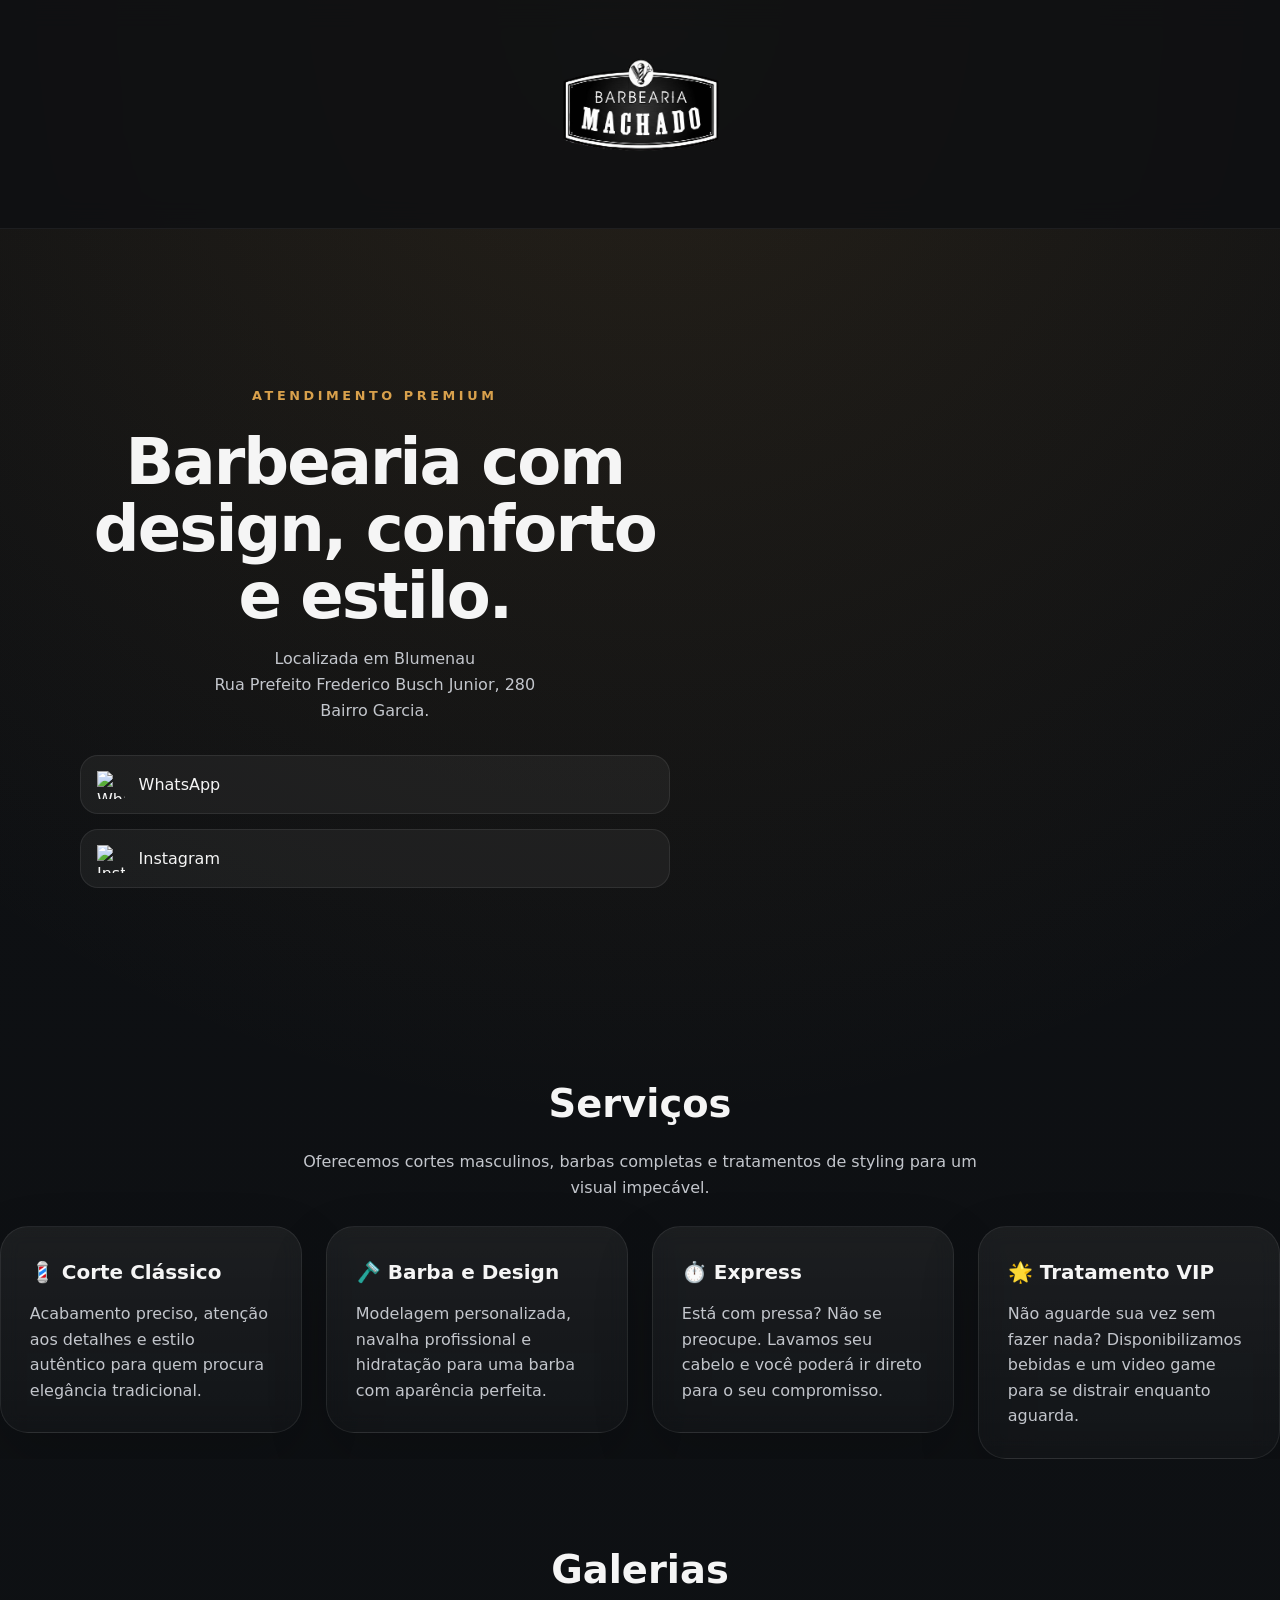
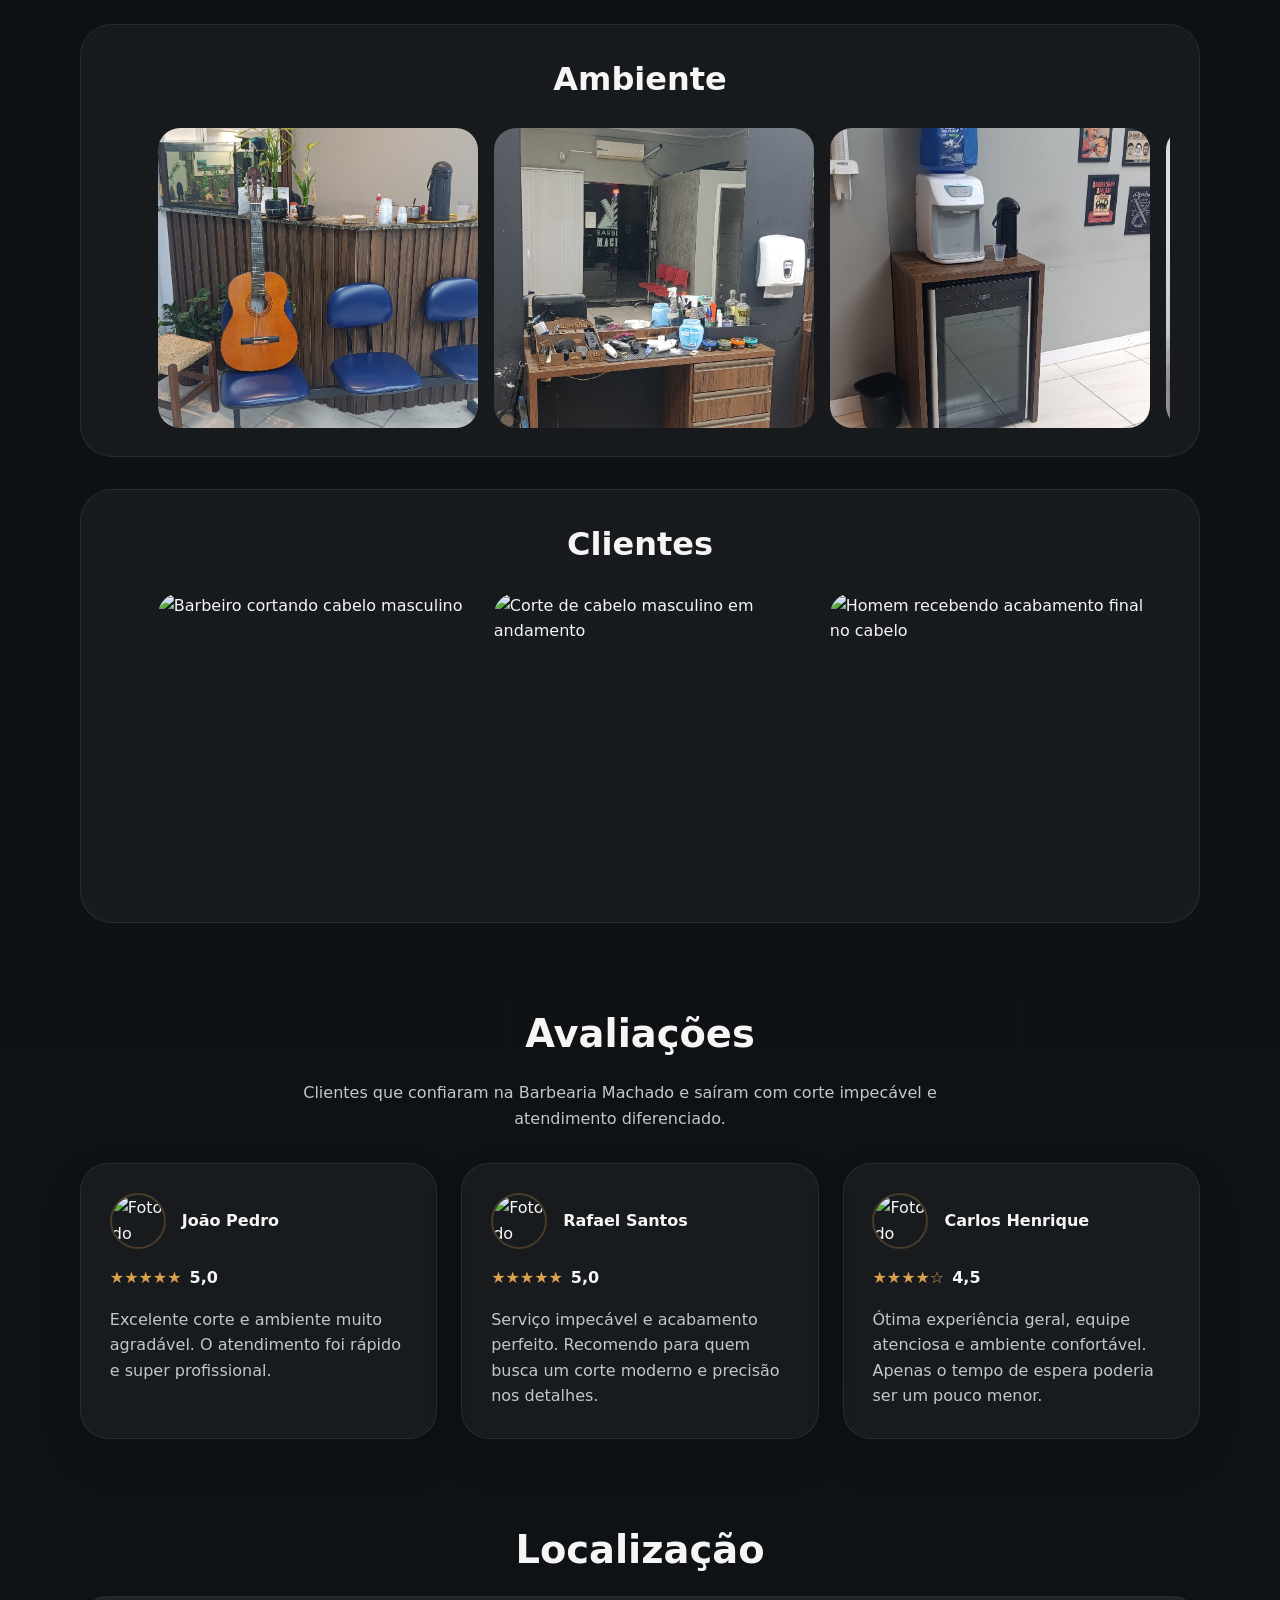
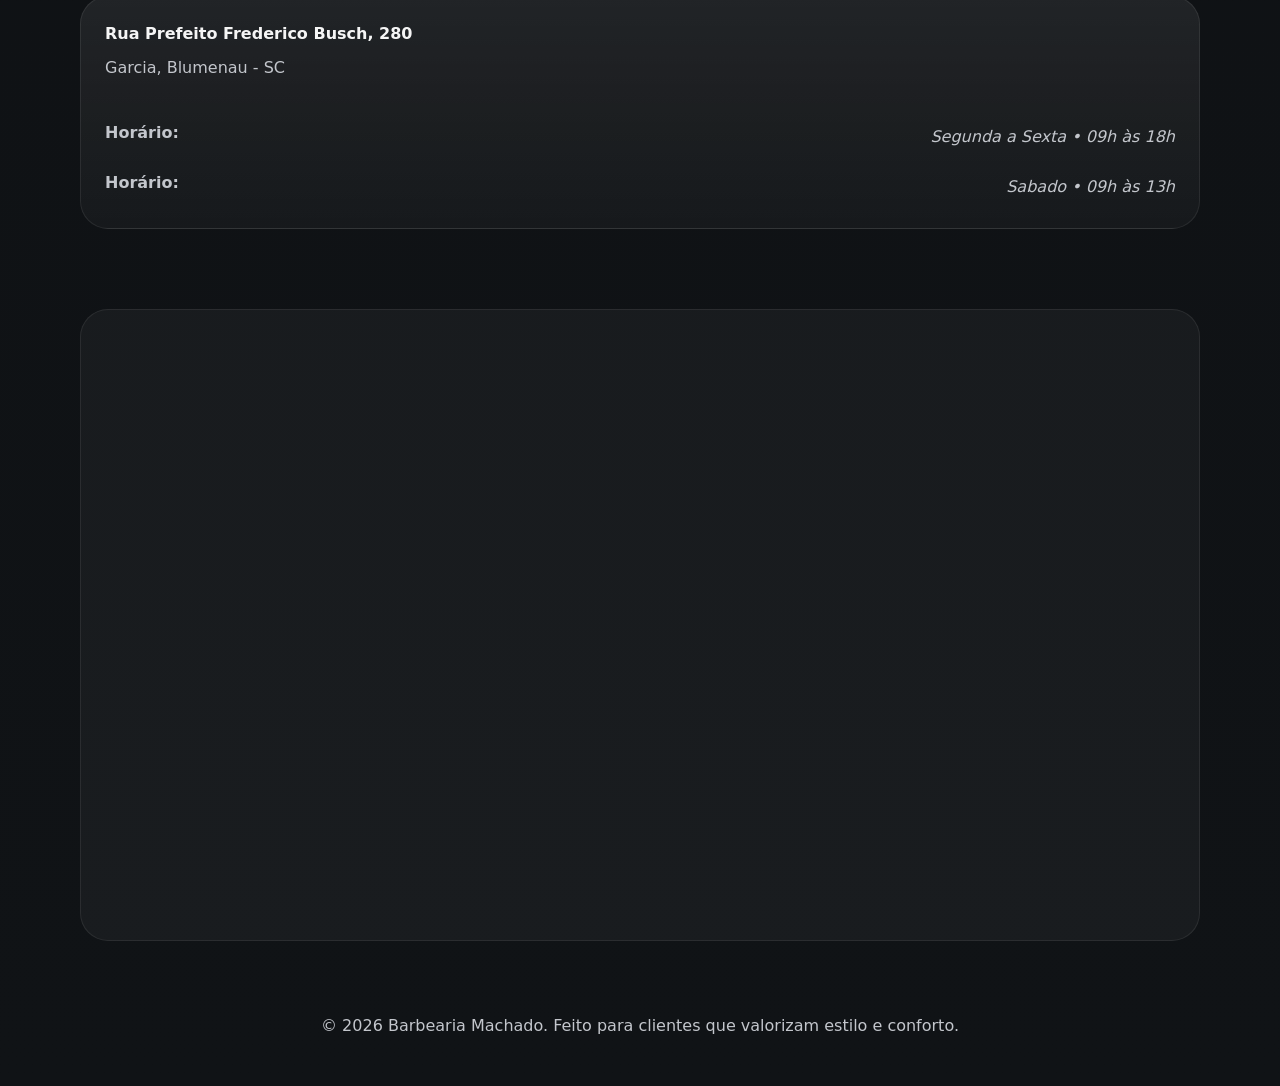
==== index.html @ c4f8afed "Inserido tela de avaliações e corrigido troca de fotos de galerias" ====
﻿<!DOCTYPE html>
<html lang="pt-BR">
<head>
  <meta charset="UTF-8" />
  <meta name="viewport" content="width=device-width, initial-scale=1.0" />
  <meta name="description" content="Barbearia Machado - cortes modernos e atendimento premium em São Paulo. Agende já seu horário e viva uma experiência VIP." />
  <title>Barbearia Machado</title>
  <link rel="stylesheet" href="styles.css" />
</head>
<body>
  <header class="header">
    <div class="container navbar">
      <div class="brand">
        <img src="assets/logomarca.png" alt="Logomarca Barbearia Machado">
      </div>
    </div>
  </header>

  <main>
    <section class="hero" id="home">
      <div class="container hero-grid">
        <div class="hero-copy">
          <small>Atendimento premium</small>
          <h1>Barbearia com design, conforto e estilo.</h1>
          <p>Localizada em Blumenau <br> Rua Prefeito Frederico Busch Junior, 280 <br> Bairro Garcia.</p>
          <div class="social-links">
            <a class="social-link" href="https://wa.me/5547991818305?text=Ol%C3%A1%2C%20vim%20do%20site%20da%20barbearia." target="_blank" rel="noreferrer noopener">
              <img src="https://img.icons8.com/fluency/48/whatsapp.png" alt="WhatsApp" />
              <span>WhatsApp</span>
            </a>
            <a class="social-link" href="https://www.instagram.com/barbeariamachado77/" target="_blank" rel="noreferrer noopener">
              <img src="https://img.icons8.com/fluency/48/instagram-new.png" alt="Instagram" />
              <span>Instagram</span>
            </a>
          </div>
        </div>
      </div>
    </section>

    <section class="section" id="servicos">
      <div class="container-servicos">
        <div class="services-header">
          <h2>Serviços</h2>
          <p>Oferecemos cortes masculinos, barbas completas e tratamentos de styling para um visual impecável.</p>
        </div>
        <div class="services-scroll">
          <article class="card">
            <h3>💈 Corte Clássico</h3>
            <p>Acabamento preciso, atenção aos detalhes e estilo autêntico para quem procura elegância tradicional.</p>
          </article>
          <article class="card">
            <h3>🪒 Barba e Design</h3>
            <p>Modelagem personalizada, navalha profissional e hidratação para uma barba com aparência perfeita.</p>
          </article>
          <article class="card">
            <h3>⏱️ Express</h3>
            <p>Está com pressa? Não se preocupe. Lavamos seu cabelo e você poderá ir direto para o seu compromisso.</p>
          </article>
          <article class="card">
            <h3>🌟 Tratamento VIP</h3>
            <p>Não aguarde sua vez sem fazer nada? Disponibilizamos bebidas e um video game para se distrair enquanto aguarda. </p>
          </article>
        </div>
      </div>
    </section>

    <section class="section" id="galeria">
      <div class="container">
        <div class="gallery-header">
          <h2>Galerias</h2>
        </div>
        <div class="gallery-wrap">
          <div class="gallery-group">
            <h3>Ambiente</h3>
            <div class="gallery-grid">
              <img src="./assets/cadeirascafé.jpeg" alt="Ambiente de espera e recepção" />
              <img src="./assets/espelhobancada.jpeg" alt="Uma das bancadas com espelho" />
              <img src="./assets/frigobar.jpeg" alt="Frigobar e bebedouro" />
              <img src="./assets/outrabancada.jpeg" alt="Uma das bancadas com espelho" />
              <img src="./assets/quadros.jpeg" alt="Decoração interna da barbearia" />
            </div>
          </div>

          <div class="gallery-group">
            <h3>Clientes</h3>
            <div class="gallery-grid">
              <img src="https://images.unsplash.com/photo-1500917293891-ef795e70e1f6?auto=format&fit=crop&w=900&q=80" alt="Barbeiro cortando cabelo masculino" />
              <img src="https://images.unsplash.com/photo-1511919884226-fd3cad34687c?auto=format&fit=crop&w=900&q=80" alt="Corte de cabelo masculino em andamento" />
              <img src="https://images.unsplash.com/photo-1499714608240-22fc6ad53fb2?auto=format&fit=crop&w=900&q=80" alt="Homem recebendo acabamento final no cabelo" />
            </div>
          </div>
        </div>
      </div>
    </section>

    <section class="section" id="avaliacoes">
      <div class="container">
        <div class="reviews-header">
          <h2>Avaliações</h2>
          <p>Clientes que confiaram na Barbearia Machado e saíram com corte impecável e atendimento diferenciado.</p>
        </div>
        <div class="reviews-grid">
          <article class="review-card">
            <div class="review-card-header">
              <img class="review-avatar" src="https://images.unsplash.com/photo-1506794778202-cad84cf45f1d?auto=format&fit=crop&w=200&q=80" alt="Foto do cliente João" />
              <div>
                <strong>João Pedro</strong>              
              </div>
            </div>
            <div class="review-stars">★★★★★ <strong>5,0</strong></div>
            <p>Excelente corte e ambiente muito agradável. O atendimento foi rápido e super profissional.</p>
          </article>

          <article class="review-card">
            <div class="review-card-header">
              <img class="review-avatar" src="https://images.unsplash.com/photo-1544005313-94ddf0286df2?auto=format&fit=crop&w=200&q=80" alt="Foto do cliente Rafael" />
              <div>
                <strong>Rafael Santos</strong>
              </div>
            </div>
            <div class="review-stars">★★★★★ <strong>5,0</strong></div>
            <p>Serviço impecável e acabamento perfeito. Recomendo para quem busca um corte moderno e precisão nos detalhes.</p>
          </article>

          <article class="review-card">
            <div class="review-card-header">
              <img class="review-avatar" src="https://images.unsplash.com/photo-1517841905240-472988babdf9?auto=format&fit=crop&w=200&q=80" alt="Foto do cliente Carlos" />
              <div>
                <strong>Carlos Henrique</strong>
              </div>
            </div>
            <div class="review-stars">★★★★☆ <strong>4,5</strong></div>
            <p>Ótima experiência geral, equipe atenciosa e ambiente confortável. Apenas o tempo de espera poderia ser um pouco menor.</p>
          </article>
        </div>
      </div>
    </section>

    <section class="section" id="localizacao">
      <div class="container">
        <h2>Localização</h2>
        <div class="contact-card">
          <div>
            <strong>Rua Prefeito Frederico Busch, 280</strong>
            <p>Garcia, Blumenau - SC</p>
          </div>
          <div class="contact-list">
            <span><strong>Horário:</strong><em>Segunda a Sexta • 09h às 18h</em></span>
            <span><strong>Horário:</strong><em>Sabado • 09h às 13h</em></span>
          </div>
        </div>
      </div>
    </section>

    <section class="section" id="contato">
      <div class="container">
        <div class="map-frame">
          <iframe
            src="https://www.google.com/maps/embed?pb=!1m18!1m12!1m3!1d3557.170023467118!2d-49.058415523771984!3d-26.929823876637005!2m3!1f0!2f0!3f0!3m2!1i1024!2i768!4f13.1!3m3!1m2!1s0x94df188e7acb9107%3A0xdd7c7dcc5ef74925!2sR.%20Pref.%20Frederico%20Busch%20J%C3%BAnior%2C%20280%20-%20Garcia%2C%20Blumenau%20-%20SC%2C%2089020-400!5e0!3m2!1spt-BR!2sbr!4v1781099398771!5m2!1spt-BR!2sbr"
            allowfullscreen=""
            loading="lazy"
            referrerpolicy="no-referrer-when-downgrade"
          ></iframe>
        </div>
      </div>
    </section>
  </main>

  <footer class="footer">
    <div class="container">
      <p>© 2026 Barbearia Machado. Feito para clientes que valorizam estilo e conforto.</p>
    </div>
  </footer>

  <script>
    // Suporte a drag/swipe para galeria e serviços - Mobile First
    const scrollElements = document.querySelectorAll('.gallery-grid, .services-scroll');
    
    scrollElements.forEach(element => {
      let isDown = false;
      let startX;
      let startY;
      let scrollLeft;
      let startScrollLeft;
      let isHorizontalDrag;
      
      // Previne comportamento padrão de toque apenas em gestos horizontais
      element.addEventListener('touchstart', (e) => {
        startX = e.touches[0].clientX;
        startY = e.touches[0].clientY;
        startScrollLeft = element.scrollLeft;
        isHorizontalDrag = undefined;
      }, { passive: true });
      
      element.addEventListener('touchmove', (e) => {
        if (e.touches.length !== 1) return;
        const x = e.touches[0].clientX;
        const y = e.touches[0].clientY;
        const dx = x - startX;
        const dy = y - startY;

        if (isHorizontalDrag === undefined) {
          if (Math.abs(dx) > Math.abs(dy) + 5) {
            isHorizontalDrag = true;
          } else if (Math.abs(dy) > Math.abs(dx) + 5) {
            isHorizontalDrag = false;
          } else {
            return;
          }
        }

        if (!isHorizontalDrag) return;

        e.preventDefault();
        element.scrollLeft = startScrollLeft - dx;
      }, { passive: false });
      
      // Suporte a mouse drag
      element.addEventListener('mousedown', (e) => {
        isDown = true;
        element.classList.add('grabbing');
        startX = e.clientX;
        scrollLeft = element.scrollLeft;
      });
      
      element.addEventListener('mouseleave', () => {
        if (isDown) {
          isDown = false;
          element.classList.remove('grabbing');
        }
      });
      
      element.addEventListener('mouseup', () => {
        isDown = false;
        element.classList.remove('grabbing');
      });
      
      element.addEventListener('mousemove', (e) => {
        if (!isDown) return;
        e.preventDefault();
        const x = e.clientX;
        const walk = x - startX;
        element.scrollLeft = scrollLeft - walk;
      });
    });

    // Previne scroll vertical quando o dedo está em elementos scrolláveis
    document.addEventListener('touchmove', (e) => {
      const scrollable = e.target.closest('.gallery-grid, .services-scroll');
      if (scrollable) {
        // Permite que os elementos façam scroll horizontal naturalmente
        // mas previne propagação para não afetar a página
      }
    }, { passive: true });
  </script>
</body>
</html>
---- styles.css ----
/* Reset básico */
* {
  margin: 0;
  padding: 0;
  box-sizing: border-box;
}

:root {
  color-scheme: dark;
  --bg: #0f1013;
  --surface: #16191d;
  --surface-strong: #1f2429;
  --accent: #d9a14c;
  --accent-soft: rgba(217, 161, 76, 0.16);
  --text: #f5f5f5;
  --muted: #c3c6cc;
  --border: rgba(255, 255, 255, 0.08);
}

body {
  font-family: Inter, system-ui, -apple-system, BlinkMacSystemFont, "Segoe UI", sans-serif;
  background: radial-gradient(circle at top, rgba(217, 161, 76, 0.12), transparent 26%),
    linear-gradient(180deg, #0d0f12 0%, #101316 100%);
  color: var(--text);
  min-height: 100vh;
  line-height: 1.6;
}

img {
  max-width: 100%;
  display: block;
}

a {
  color: inherit;
  text-decoration: none;
}

.container {
  width: min(1120px, calc(100% - 2rem));
  margin: 0 auto;
}

.header {
  padding: 0.8rem 0;
  position: static;
  background: rgba(15, 16, 19, 0.84);
  backdrop-filter: blur(14px);
  border-bottom: 1px solid rgba(255, 255, 255, 0.06);
}


.brand {
  display: flex;
  justify-content: center;
  align-items: center;
  width: 100%;
}

.brand img {
  height: 180px;
  width: auto;
}

.navbar {
  display: flex;
  justify-content: center;
  align-items: center;
}

.nav-links {
  display: flex;
  align-items: center;
  gap: 1rem;
  flex-wrap: wrap;
  justify-content: flex-start;
}

.nav-link {
  color: var(--muted);
  transition: color 0.2s ease;
}

.nav-link:hover {
  color: var(--text);
}

.hero {
  min-height: auto;
  display: grid;
  place-items: center;
  padding: 0.8rem 0 2rem;
}

.hero-grid {
  display: grid;
  gap: 2rem;
}

.hero-copy {
  max-width: 640px;
  margin: 0 auto;
  text-align: center;
}

.hero-copy small {
  display: inline-flex;
  align-items: center;
  gap: 0.6rem;
  margin-bottom: 1.4rem;
  color: var(--accent);
  text-transform: uppercase;
  letter-spacing: 0.28em;
  font-weight: 700;
  font-size: 0.8rem;
}

.hero-copy h1 {
  font-size: 2.8rem;
  line-height: 1.05;
  letter-spacing: -0.03em;
  margin-bottom: 1rem;
}

.hero-copy p {
  margin: 0 auto;
}

.hero-copy p {
  max-width: 590px;
  margin-bottom: 2rem;
  color: var(--muted);
}

.social-links {
  display: grid;
  gap: 0.95rem;
  margin-bottom: 1.5rem;
}

.social-link {
  display: inline-flex;
  align-items: center;
  gap: 0.85rem;
  width: 100%;
  padding: 0.9rem 1rem;
  border-radius: 18px;
  background: rgba(255, 255, 255, 0.05);
  border: 1px solid rgba(255, 255, 255, 0.08);
  color: var(--text);
  transition: transform 0.2s ease, background-color 0.2s ease;
}

.social-link img {
  width: 28px;
  height: 28px;
}

.social-link:hover {
  transform: translateY(-1px);
  background: rgba(255, 255, 255, 0.08);
}

.btn-group {
  display: flex;
  flex-wrap: wrap;
  gap: 1rem;
}

.btn {
  display: inline-flex;
  align-items: center;
  justify-content: center;
  width: 100%;
  padding: 0.95rem 1.4rem;
  border-radius: 999px;
  font-weight: 600;
  transition: transform 0.2s ease, background-color 0.2s ease;
  border: 1px solid transparent;
}

.btn-primary {
  background: linear-gradient(135deg, var(--accent), #f0c47f);
  color: #111;
}

.btn-secondary {
  border-color: rgba(255, 255, 255, 0.14);
  color: var(--text);
  background: rgba(255, 255, 255, 0.04);
}

.btn:hover {
  transform: translateY(-2px);
}

.meta-value {
  font-weight: 700;
}

.section {
  padding: 2.5rem 0;
}

.section h2 {
  font-size: clamp(2rem, 3vw, 2.7rem);
  margin-bottom: 1rem;
}

.section p {
  max-width: 720px;
  color: var(--muted);
}

.grid-3 {
  display: grid;
  gap: 1.5rem;
  grid-template-columns: repeat(auto-fit, minmax(220px, 1fr));
  margin-top: 2rem;
}

.card h3 {
  margin-bottom: 0.8rem;
  display: inline-flex;
  align-items: center;
  gap: 0.55rem;
  justify-content: center;
  font-size: 1.25rem;
}

.card p {
  color: var(--muted);
}

.services-header {
  text-align: center;
  max-width: 760px;
  margin: 0 auto;
}

.services-header h2 {
  margin-bottom: 0.8rem;
}

.services-header p {
  padding: 2px 8px;
  margin: 0 auto;
  color: var(--muted);
}

.gallery-header {
  text-align: center;
  max-width: 760px;
  margin: 0 auto 1.5rem;
}

.gallery-header h2 {
  margin-bottom: 0.8rem;
}

.container-servicos {
  width: 100%;
  overflow: hidden;
}

.services-scroll {
  display: flex;
  gap: 0.8rem;
  overflow-x: auto;
  overflow-y: hidden;
  padding: 0 1.2rem;
  margin-top: 1.5rem;
  scroll-snap-type: x proximity;
  scroll-behavior: smooth;
  cursor: grab;
  touch-action: pan-y;
  scrollbar-width: none;
  -ms-overflow-style: none;
  -webkit-overflow-scrolling: touch;
  will-change: scroll-position;
}

.services-scroll::before,
.services-scroll::after {
  content: '';
  flex: 0 0 0.5rem;
}

.services-scroll::-webkit-scrollbar {
  display: none;
}

.services-scroll.grabbing {
  cursor: grabbing;
}

.services-scroll .card {
  width: 280px;
  padding: 1.8rem;
  flex: 0 0 280px;
  scroll-snap-align: center;
  scroll-snap-stop: always;
  user-select: none;
  -webkit-user-select: none;
  height: fit-content;
}

.card {
  padding: 2rem;
  border: 1px solid rgba(255, 255, 255, 0.08);
  border-radius: 28px;
  background: linear-gradient(180deg, rgba(255, 255, 255, 0.06), rgba(255, 255, 255, 0.02));
  backdrop-filter: blur(10px);
  box-shadow: 0 24px 60px rgba(0, 0, 0, 0.18);
  transition: transform 0.25s ease, border-color 0.25s ease;
}

.card:hover {
  transform: translateY(-4px);
  border-color: rgba(217, 161, 76, 0.3);
}

.gallery-wrap {
  margin-top: 1.5rem;
  display: grid;
  gap: 2rem;
}

.gallery-group {
  padding: 1.2rem 0;
  border-radius: 32px;
  border: 1px solid rgba(255, 255, 255, 0.08);
  background: rgba(255, 255, 255, 0.04);
  overflow: hidden;
}

.gallery-group h3 {
  font-size: 1.4rem;
  margin-bottom: 1rem;
  text-align: center;
  padding: 0 1.2rem;
}

.gallery-grid {
  display: flex;
  gap: 0.8rem;
  overflow-x: auto;
  overflow-y: hidden;
  padding: 0 1.2rem;
  height: 240px;
  scroll-snap-type: x proximity;
  scroll-behavior: smooth;
  cursor: grab;
  touch-action: pan-y;
  scrollbar-width: none;
  -ms-overflow-style: none;
  -webkit-overflow-scrolling: touch;
  will-change: scroll-position;
}

.gallery-grid::before,
.gallery-grid::after {
  content: '';
  flex: 0 0 0.5rem;
}

.gallery-grid::-webkit-scrollbar {
  display: none;
}

.gallery-grid.grabbing {
  cursor: grabbing;
}

.gallery-grid img {
  width: 280px;
  height: 240px;
  object-fit: cover;
  border-radius: 20px;
  transition: transform 0.25s ease;
  flex: 0 0 280px;
  scroll-snap-align: center;
  scroll-snap-stop: always;
  user-select: none;
  -webkit-user-select: none;
}

.gallery-grid img:hover {
  transform: scale(1.02);
}

@media (min-width: 768px) {
  .gallery-group {
    padding: 1.8rem;
  }

  .gallery-group h3 {
    font-size: clamp(1.8rem, 2.5vw, 2.4rem);
    margin-bottom: 1.4rem;
    padding: 0;
  }

  .gallery-grid {
    padding: 0;
    height: 300px;
    gap: 1rem;
  }

  .gallery-grid::before,
  .gallery-grid::after {
    flex: 0 0 2rem;
  }

  .gallery-grid img {
    width: 320px;
    height: 300px;
    flex: 0 0 320px;
    border-radius: 22px;
  }

  .services-scroll {
    display: grid;
    grid-template-columns: repeat(auto-fit, minmax(220px, 1fr));
    gap: 1.5rem;
    padding: 0;
    overflow: visible;
    scroll-snap-type: none;
  }

  .services-scroll::before,
  .services-scroll::after {
    display: none;
  }

  .services-scroll .card {
    width: auto;
    flex: 1;
    scroll-snap-align: unset;
    scroll-snap-stop: unset;
  }
}

.map-frame {
  width: 100%;
  height: 0;
  padding-bottom: 56.25%;
  position: relative;
  border-radius: 28px;
  overflow: hidden;
  border: 1px solid rgba(255, 255, 255, 0.08);
  background: rgba(255, 255, 255, 0.04);
}

.map-frame iframe {
  position: absolute;
  inset: 0;
  width: 100%;
  height: 100%;
  border: 0;
}

#localizacao h2 {
  text-align: center;
}

.reviews-header {
  text-align: center;
  max-width: 760px;
  margin: 0 auto 2rem;
}

.reviews-header p {
  color: var(--muted);
  margin-top: 0.6rem;
}

.reviews-grid {
  display: grid;
  gap: 1.5rem;
  grid-template-columns: repeat(auto-fit, minmax(260px, 1fr));
}

.review-card {
  padding: 1.8rem;
  border-radius: 28px;
  background: rgba(255, 255, 255, 0.04);
  border: 1px solid rgba(255, 255, 255, 0.08);
  box-shadow: 0 20px 40px rgba(0, 0, 0, 0.12);
}

.review-card-header {
  display: flex;
  gap: 1rem;
  align-items: center;
  margin-bottom: 1rem;
}

.review-avatar {
  width: 56px;
  height: 56px;
  border-radius: 999px;
  object-fit: cover;
  border: 2px solid rgba(217, 161, 76, 0.25);
}

.review-card-header strong {
  display: block;
  font-size: 1rem;
}

.review-card-header span {
  display: block;
  color: var(--muted);
  font-size: 0.95rem;
}

.review-stars {
  display: inline-flex;
  align-items: center;
  gap: 0.5rem;
  margin-bottom: 1rem;
  color: var(--accent);
  font-weight: 600;
}

.review-stars strong {
  color: var(--text);
}

.review-card p {
  color: var(--muted);
}

.contact-card {
  display: grid;
  gap: 1.5rem;
  padding: 1.5rem;
  border-radius: 28px;
  background: linear-gradient(180deg, rgba(255,255,255,0.08), rgba(255,255,255,0.03));
  border: 1px solid rgba(255,255,255,0.08);
}

.contact-card strong {
  display: block;
  margin-bottom: 0.5rem;
}

.contact-list {
  display: grid;
  gap: 1rem;
  margin-top: 1rem;
}

.contact-list span {
  display: flex;
  justify-content: space-between;
  gap: 1rem;
  align-items: center;
  color: var(--muted);
}

.contact-list span strong {
  min-width: 120px;
  text-align: left;
}

.contact-list span em {
  display: block;
  text-align: right;
}

.footer {
  padding: 2rem 0 3rem;
  text-align: center;
  color: var(--muted);
}

@media (min-width: 900px) {
  .hero-grid {
    grid-template-columns: 1.1fr 0.9fr;
    align-items: center;
    gap: 3rem;
  }

  .hero-meta {
    padding: 2rem;
  }
}

@media (min-width: 720px) {
  .header {
    padding: 1.5rem 0;
  }

  .hero {
    min-height: calc(100vh - 96px);
    padding: 4rem 0 2rem;
  }

  .navbar {
    flex-direction: row;
    align-items: center;
    justify-content: space-between;
  }

  .nav-links {
    width: auto;
    justify-content: flex-end;
  }

  .hero-copy h1 {
    font-size: clamp(3rem, 5vw, 4.6rem);
  }

  .btn-group {
    flex-direction: row;
  }

  .btn {
    width: auto;
    min-width: 170px;
  }
}
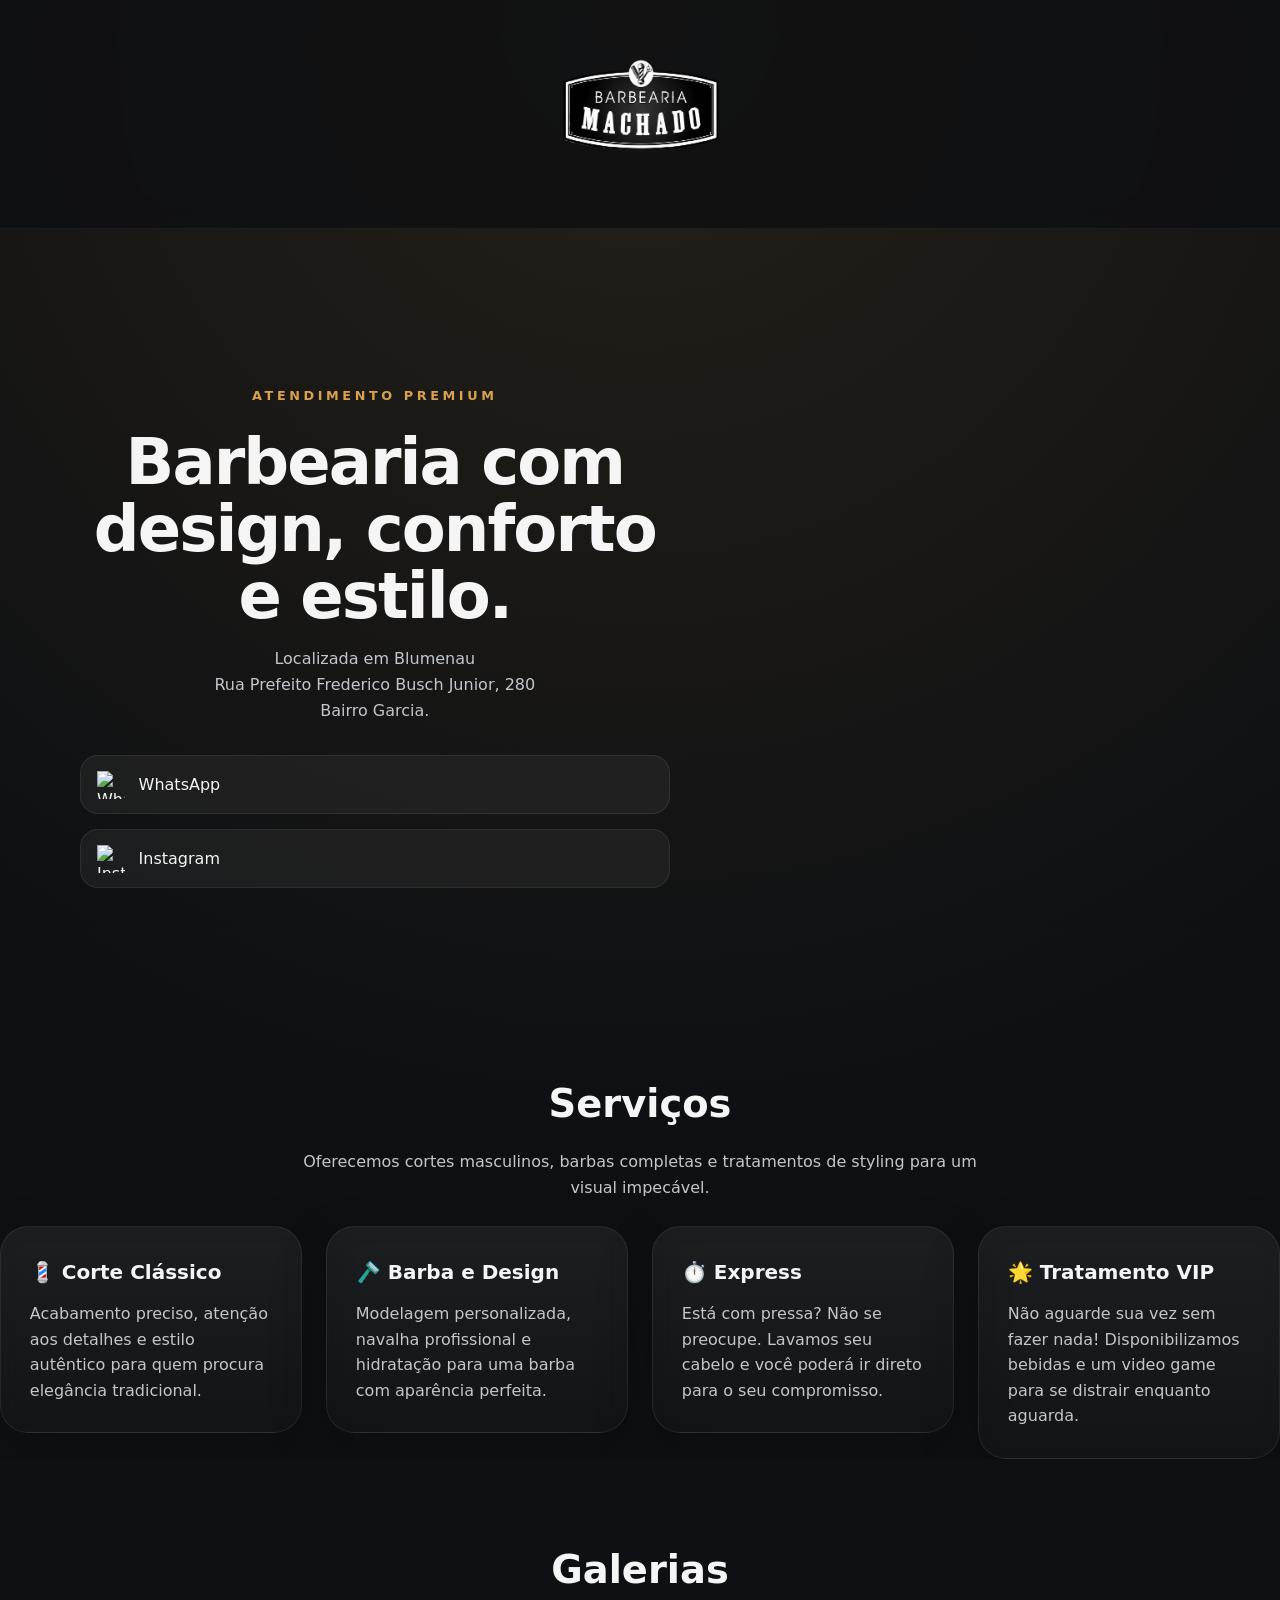
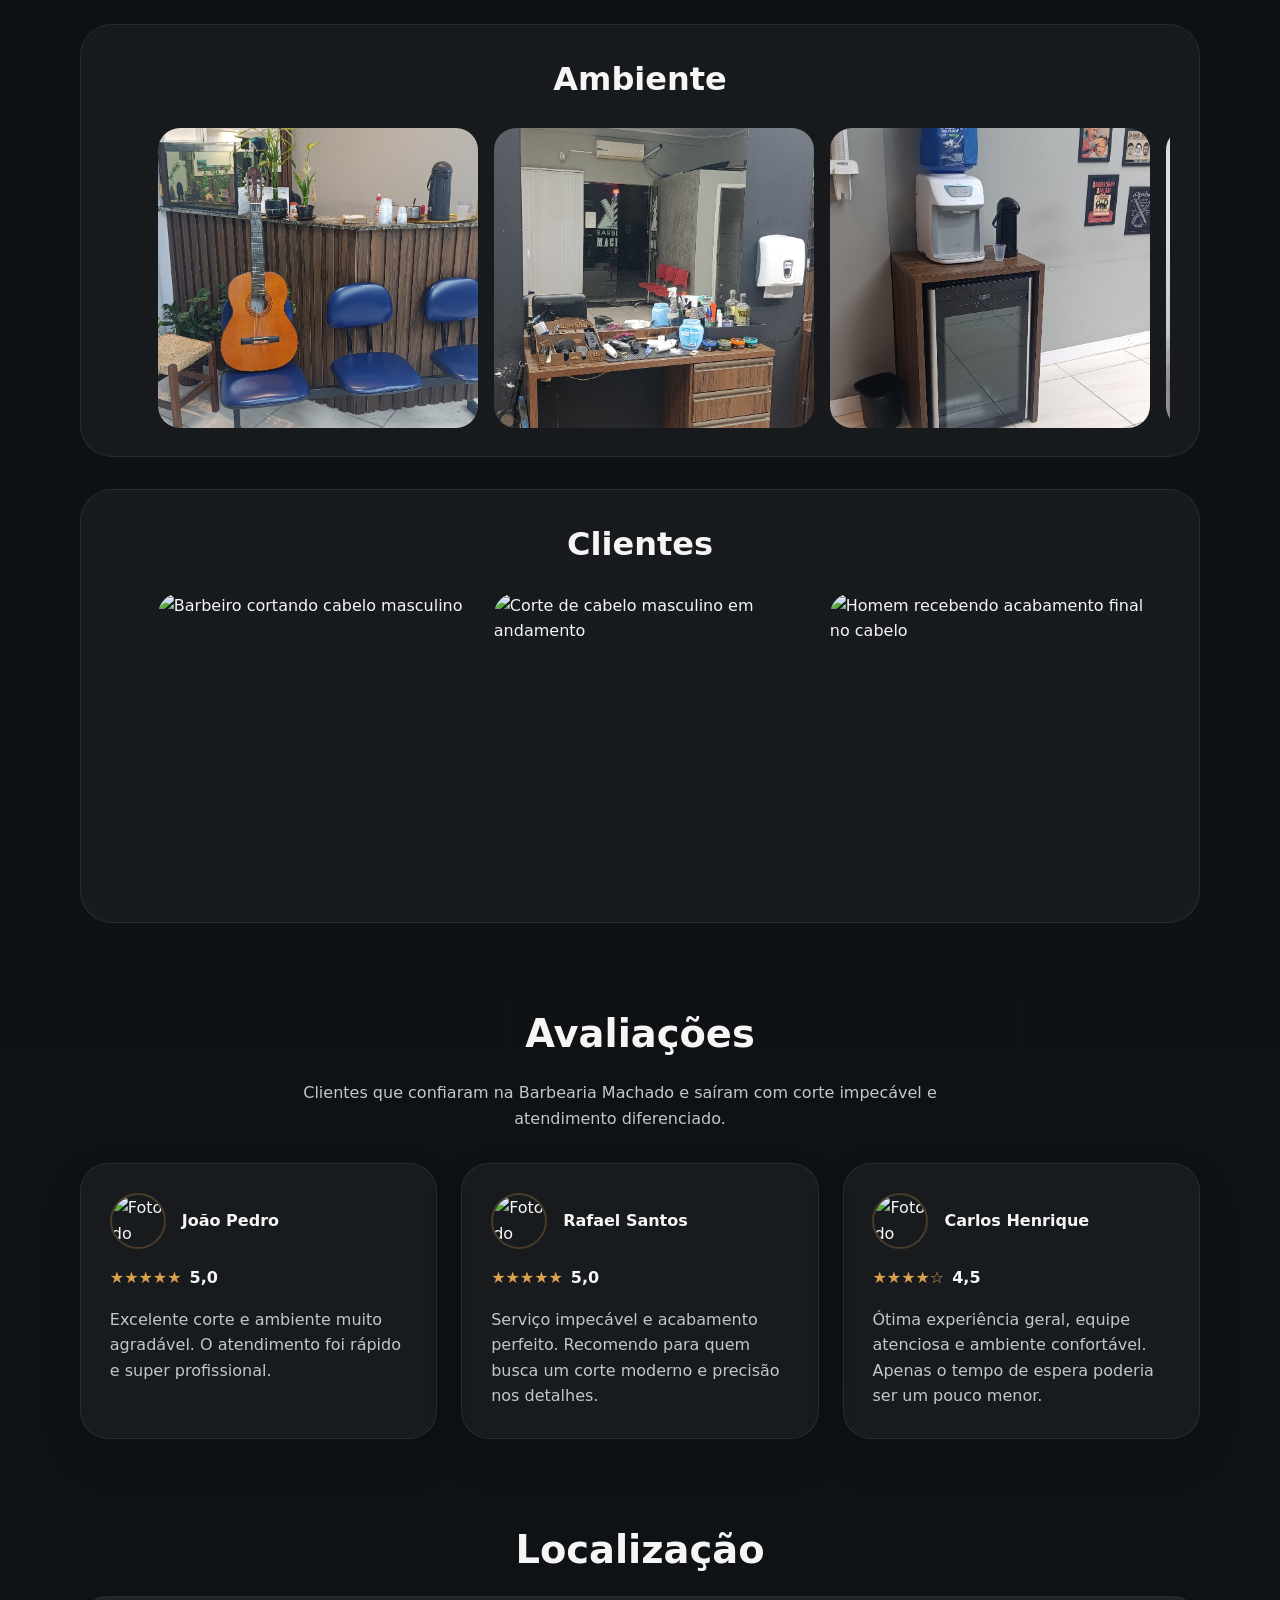
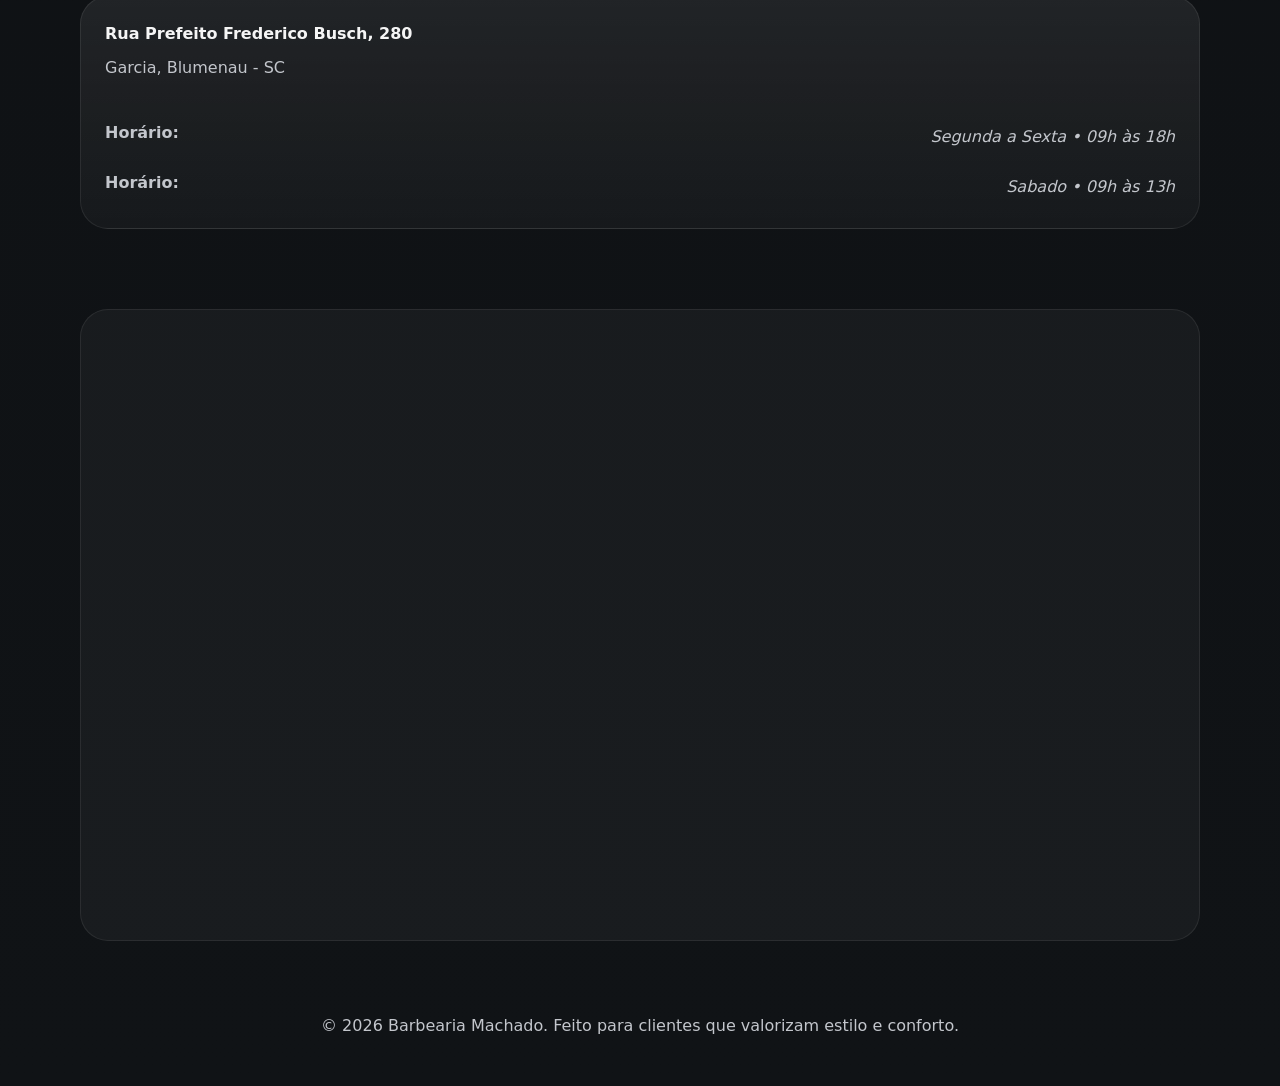
==== commit 59dc64da: "Ajuste de pontuação." ====
--- a/index.html
+++ b/index.html
@@ -58,7 +58,7 @@
           </article>
           <article class="card">
             <h3>🌟 Tratamento VIP</h3>
-            <p>Não aguarde sua vez sem fazer nada? Disponibilizamos bebidas e um video game para se distrair enquanto aguarda. </p>
+            <p>Não aguarde sua vez sem fazer nada! Disponibilizamos bebidas e um video game para se distrair enquanto aguarda. </p>
           </article>
         </div>
       </div>
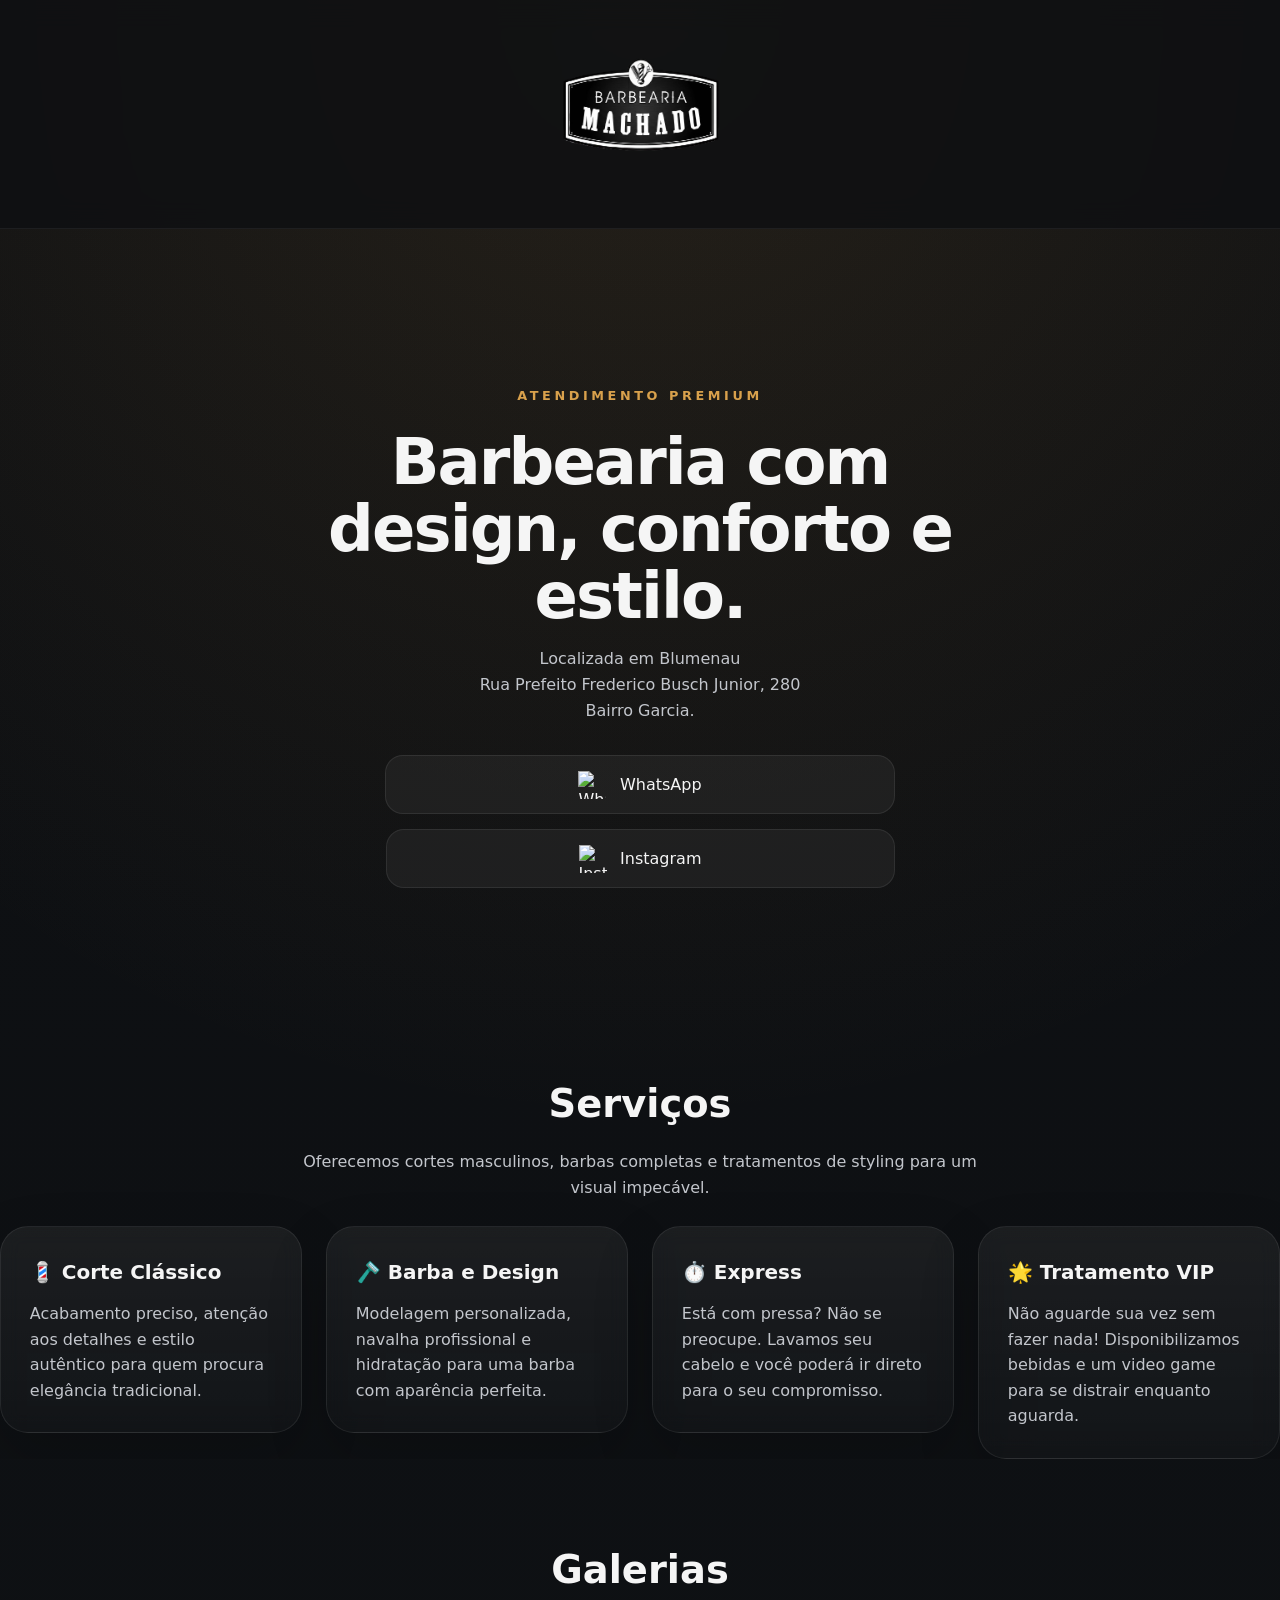
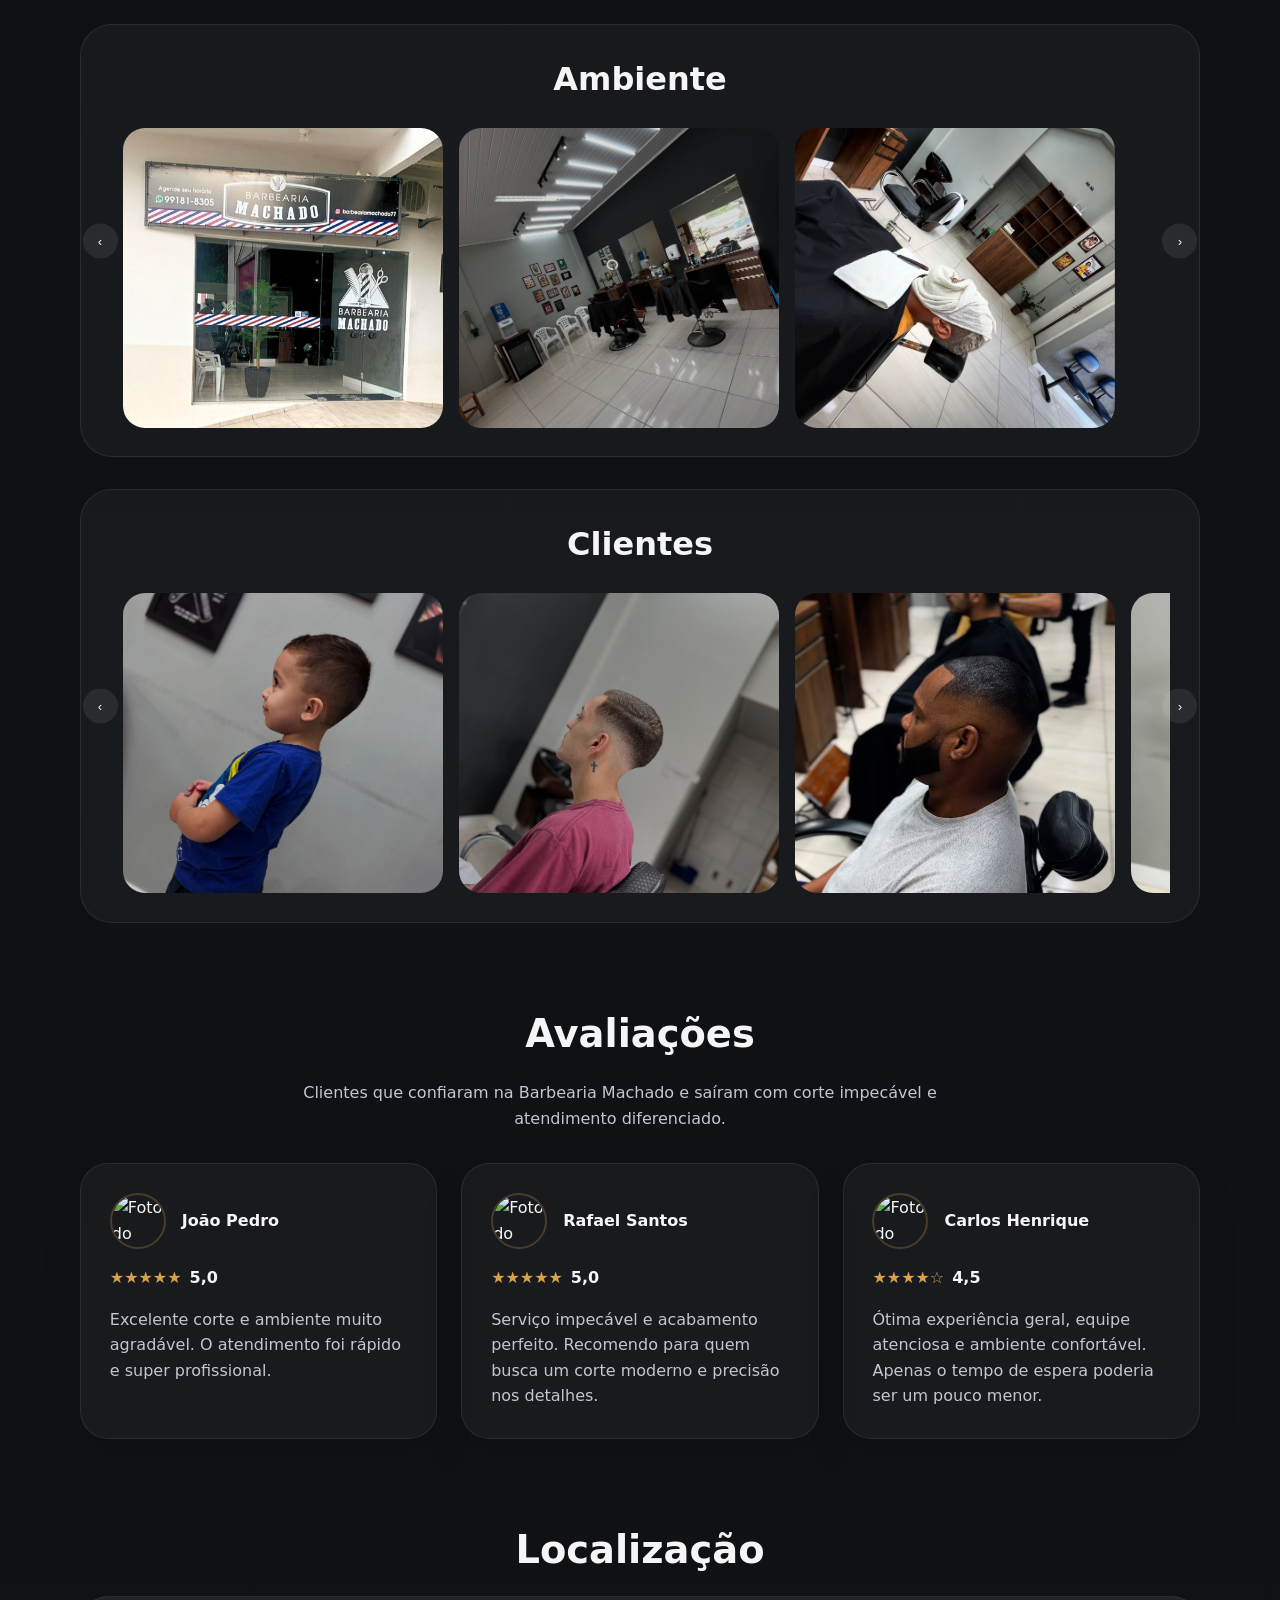
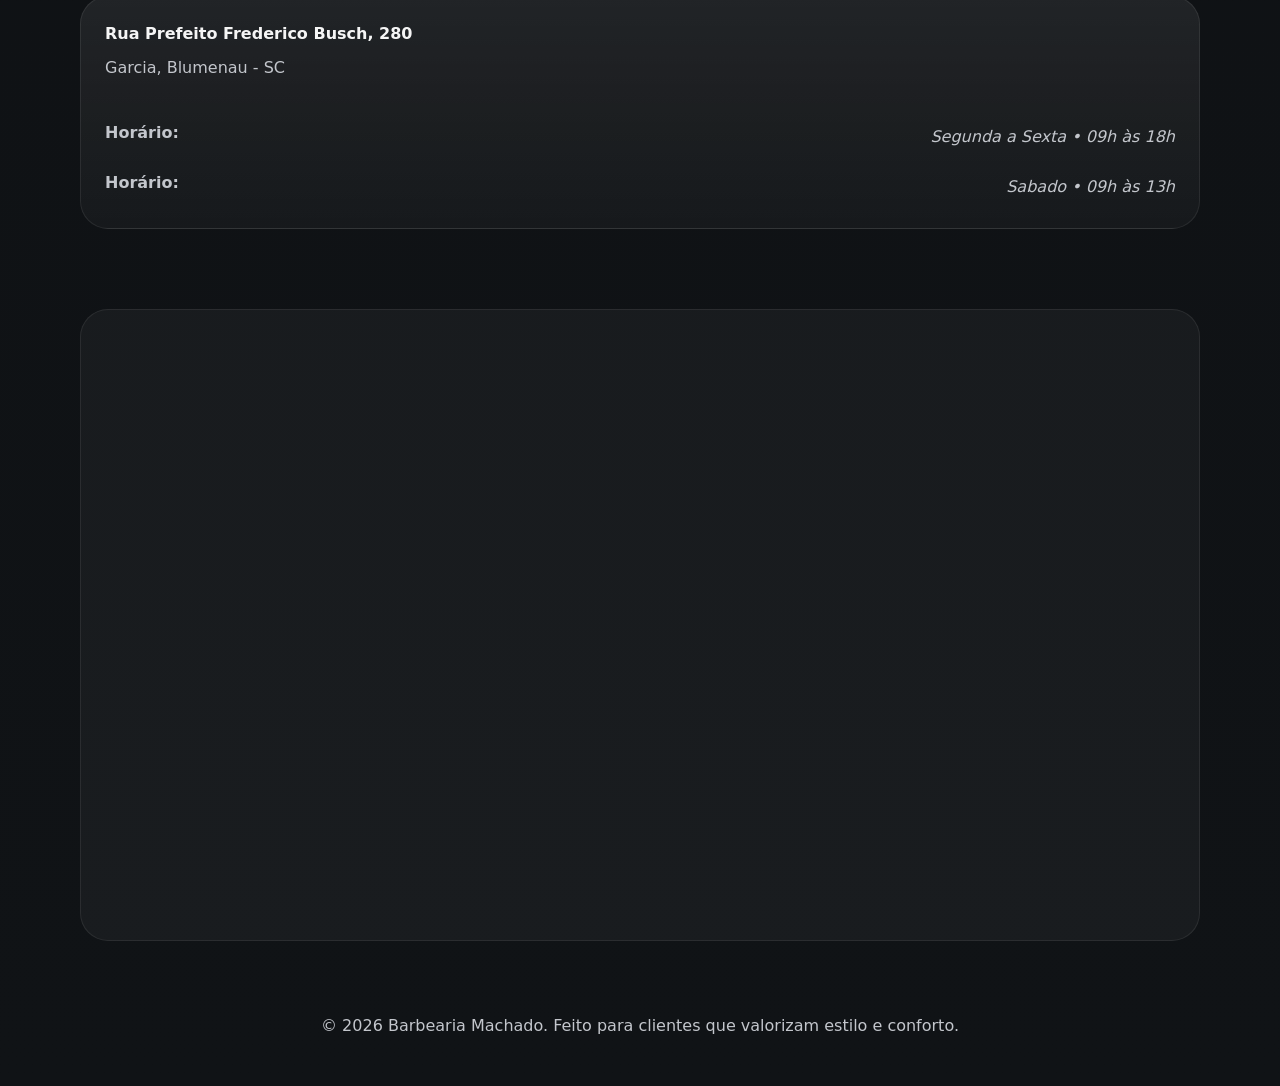
==== commit 95b230c0: "Ajustes feitos nas galerias, inserção de botões para desktop, alteração e inclusão de novas fotos, a" ====
--- a/index.html
+++ b/index.html
@@ -73,21 +73,30 @@
           <div class="gallery-group">
             <h3>Ambiente</h3>
             <div class="gallery-grid">
-              <img src="./assets/cadeirascafé.jpeg" alt="Ambiente de espera e recepção" />
-              <img src="./assets/espelhobancada.jpeg" alt="Uma das bancadas com espelho" />
-              <img src="./assets/frigobar.jpeg" alt="Frigobar e bebedouro" />
-              <img src="./assets/outrabancada.jpeg" alt="Uma das bancadas com espelho" />
-              <img src="./assets/quadros.jpeg" alt="Decoração interna da barbearia" />
-            </div>
+              <img src="assets/frente.jpg" alt="Frente da barbearia" />
+              <img src="assets/Ambiente1.jpg" alt="Ambiente de espera e recepção" />
+              <img src="assets/Ambiente2.jpg" alt="Ambiente interno da barbearia" />
+            </div>
+            <button class="gallery-prev" type="button" aria-label="Anterior">‹</button>
+            <button class="gallery-next" type="button" aria-label="Próximo">›</button>
           </div>
 
           <div class="gallery-group">
             <h3>Clientes</h3>
             <div class="gallery-grid">
-              <img src="https://images.unsplash.com/photo-1500917293891-ef795e70e1f6?auto=format&fit=crop&w=900&q=80" alt="Barbeiro cortando cabelo masculino" />
-              <img src="https://images.unsplash.com/photo-1511919884226-fd3cad34687c?auto=format&fit=crop&w=900&q=80" alt="Corte de cabelo masculino em andamento" />
-              <img src="https://images.unsplash.com/photo-1499714608240-22fc6ad53fb2?auto=format&fit=crop&w=900&q=80" alt="Homem recebendo acabamento final no cabelo" />
-            </div>
+              <img src="assets/cliente1.jpg" alt="Cliente com corte moderno na barbearia" />
+              <img src="assets/Cleinte2.jpg" alt="Cliente satisfeito após o corte" />
+              <img src="assets/Cleinte3.jpg" alt="Cliente aguardando atendimento" />
+              <img src="assets/Cleinte4.jpg" alt="Cliente recebendo serviço de cabelo" />
+              <img src="assets/Cliente5.jpg" alt="Cliente feliz com o novo visual" />
+              <img src="assets/Cliente6.jpg" alt="Cliente olhando o resultado do corte" />
+              <img src="assets/Cliente7.jpg" alt="Cliente pronto para sair com estilo" />
+              <img src="assets/Cliente8.jpg" alt="Cliente no ambiente moderno da barbearia" />
+              <img src="assets/Cliente9.jpg" alt="Cliente confiante com o corte" />
+              <img src="assets/Cliente10.jpg" alt="Cliente satisfeito com o acabamento" />
+            </div>
+            <button class="gallery-prev" type="button" aria-label="Anterior">‹</button>
+            <button class="gallery-next" type="button" aria-label="Próximo">›</button>
           </div>
         </div>
       </div>
@@ -252,6 +261,24 @@
         // mas previne propagação para não afetar a página
       }
     }, { passive: true });
+
+    document.querySelectorAll('.gallery-group').forEach(group => {
+  const grid = group.querySelector('.gallery-grid');
+  const prev = group.querySelector('.gallery-prev');
+  const next = group.querySelector('.gallery-next');
+
+  if (!grid) return;
+
+  const scrollAmount = grid.clientWidth;
+
+  prev?.addEventListener('click', () => {
+    grid.scrollBy({ left: -scrollAmount, behavior: 'smooth' });
+  });
+
+  next?.addEventListener('click', () => {
+    grid.scrollBy({ left: scrollAmount, behavior: 'smooth' });
+  });
+});
   </script>
 </body>
 </html>
--- a/styles.css
+++ b/styles.css
@@ -342,6 +342,7 @@
 }
 
 .gallery-grid {
+  position: relative;
   display: flex;
   gap: 0.8rem;
   overflow-x: auto;
@@ -389,6 +390,29 @@
   transform: scale(1.02);
 }
 
+.gallery-prev,
+.gallery-next {
+  display: none;
+  position: absolute;
+  top: 50%;
+  transform: translateY(-50%);
+  width: 44px;
+  height: 44px;
+  border: none;
+  border-radius: 999px;
+  background: rgba(255,255,255,0.08);
+  color: var(--text);
+  cursor: pointer;
+  z-index: 2;
+  align-items: center;
+  justify-content: center;
+}
+
+.gallery-grid button.gallery-prev:hover,
+.gallery-grid button.gallery-next:hover {
+  background: rgba(255,255,255,0.15);
+}
+
 @media (min-width: 768px) {
   .gallery-group {
     padding: 1.8rem;
@@ -408,7 +432,7 @@
 
   .gallery-grid::before,
   .gallery-grid::after {
-    flex: 0 0 2rem;
+    flex: 0 0 0.75rem;
   }
 
   .gallery-grid img {
@@ -576,20 +600,90 @@
 }
 
 @media (min-width: 900px) {
+
+  .hero {
+    min-height: 100vh;
+    display: flex;
+    align-items: center;
+    justify-content: center;
+    padding: 0;
+  }
+
   .hero-grid {
-    grid-template-columns: 1.1fr 0.9fr;
-    align-items: center;
-    gap: 3rem;
+    width: 100%;
+    max-width: 720px;
+    display: grid;
+    place-items: center;
+    gap: 2rem;
   }
 
   .hero-meta {
     padding: 2rem;
   }
+
+  .gallery-grid {
+    padding: 0 0.8rem;
+    gap: 1rem;
+  }
+
+  .gallery-grid::before,
+  .gallery-grid::after {
+    display: none;
+  }
+
+  .gallery-prev,
+  .gallery-next {
+    display: inline-flex;
+    position: absolute;
+  }
+
+  .gallery-prev {
+    left: 0.1rem;
+  }
+
+  .gallery-next {
+    right: 0.1rem;
+  }
+
+  .social-links {
+    display: flex;
+    flex-direction: column;
+    align-items: center;
+  }
+
+  .social-link {
+    width: auto;
+    justify-content: center;
+    min-width: 200px;
+    padding: 0.9rem 12rem;
+  }
+
 }
 
 @media (min-width: 720px) {
   .header {
-    padding: 1.5rem 0;
+        @media (min-width: 900px) {
+      .gallery-group {
+        position: relative;
+        overflow: visible;
+      }
+    
+      .gallery-prev,
+      .gallery-next {
+        display: inline-flex;
+        position: absolute;
+        top: 50%;
+        transform: translateY(-50%);
+      }
+    
+      .gallery-prev {
+        left: -1.2rem; /* mais para fora à esquerda */
+      }
+    
+      .gallery-next {
+        right: -1.2rem; /* mais para fora à direita */
+      }
+    }padding: 1.5rem 0;
   }
 
   .hero {
@@ -621,3 +715,52 @@
     min-width: 170px;
   }
 }
+
+.gallery-actions {
+  display: none;
+  justify-content: flex-end;
+  gap: 0.75rem;
+  margin-bottom: 0.75rem;
+}
+
+.gallery-actions button {
+  border: none;
+  background: rgba(255,255,255,0.08);
+  color: var(--text);
+  width: 44px;
+  height: 44px;
+  border-radius: 999px;
+  cursor: pointer;
+  transition: background 0.2s ease;
+}
+
+.gallery-actions button:hover {
+  background: rgba(255,255,255,0.15);
+}
+
+@media (min-width: 900px) {
+  .gallery-actions {
+    display: flex;
+  }
+}
+
+.gallery-group {
+  position: relative;
+}
+
+.gallery-prev,
+.gallery-next {
+  position: absolute;
+  top: 50%;
+  transform: translateY(-50%);
+  width: 35px;
+  height: 35px;
+  border: none;
+  border-radius: 999px;
+  background: rgba(255,255,255,0.08);
+  color: var(--text);
+  cursor: pointer;
+  z-index: 2;
+  align-items: center;
+  justify-content: center;
+}
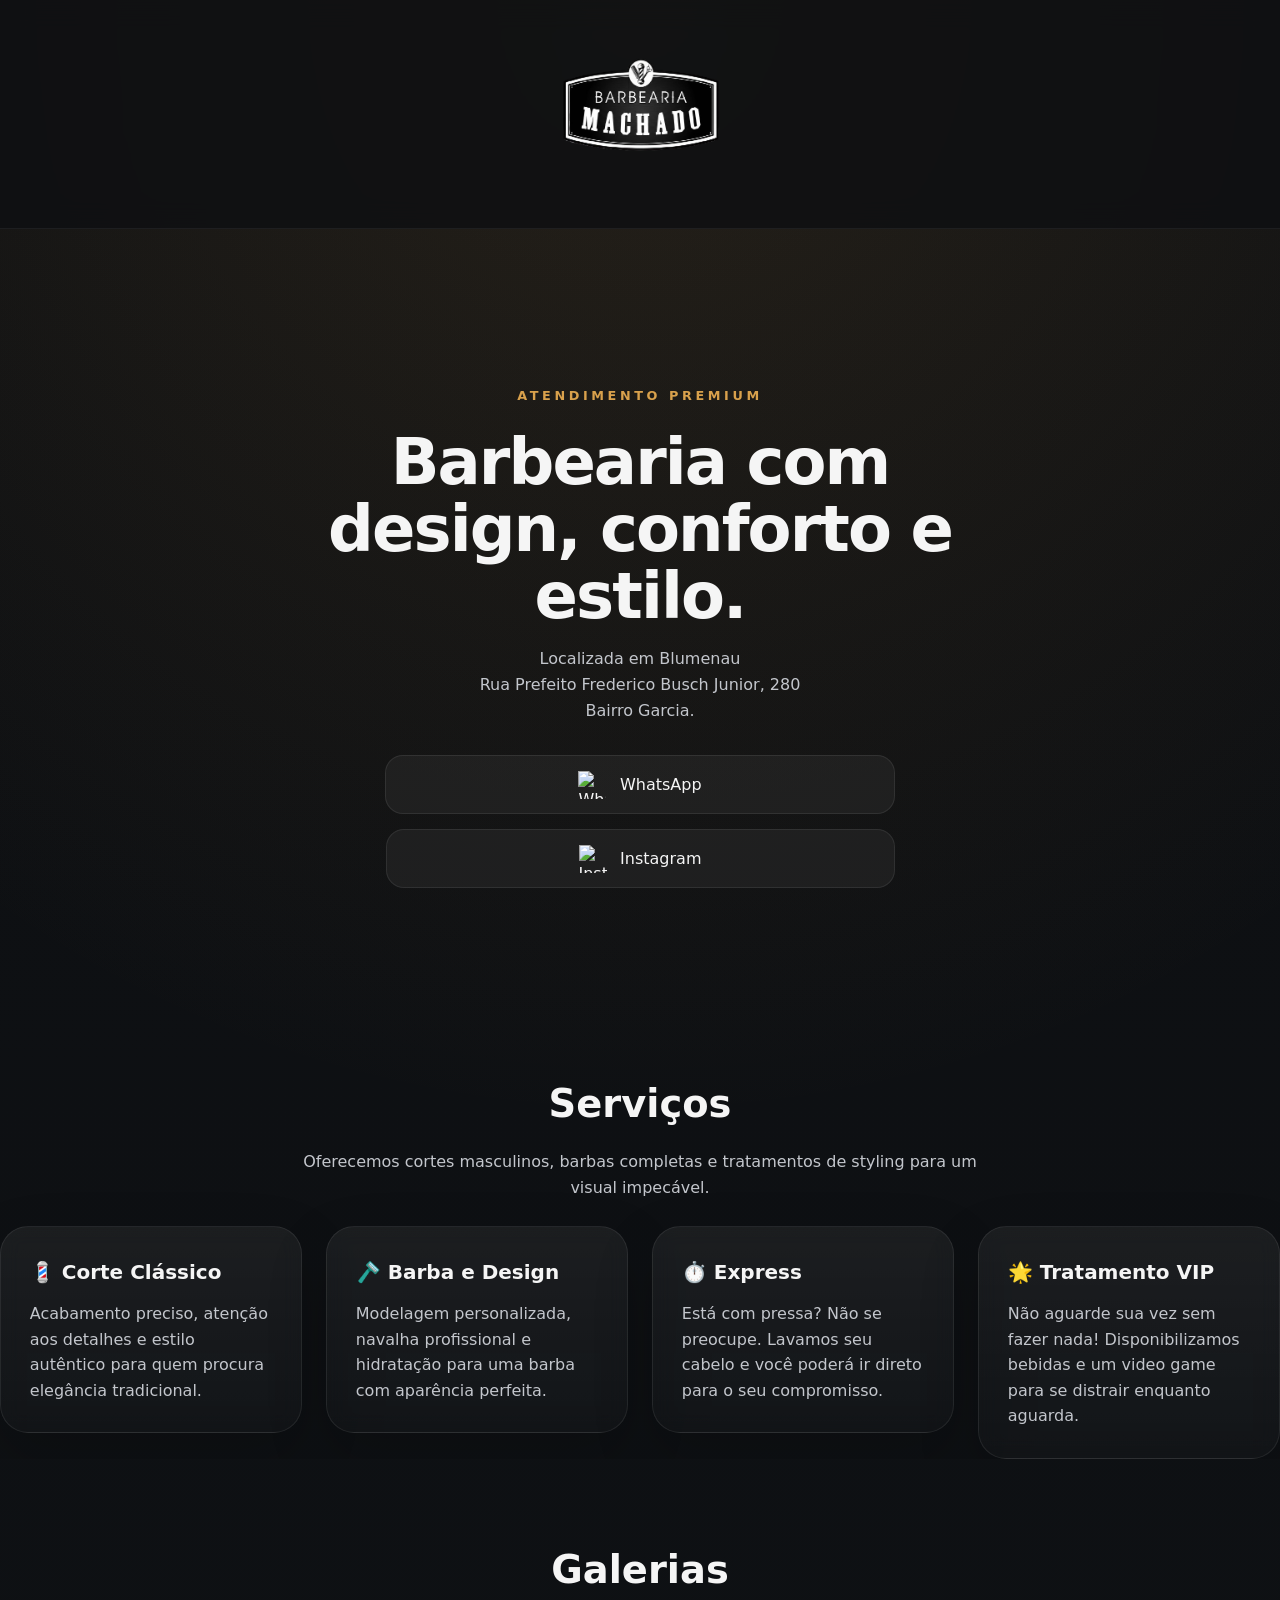
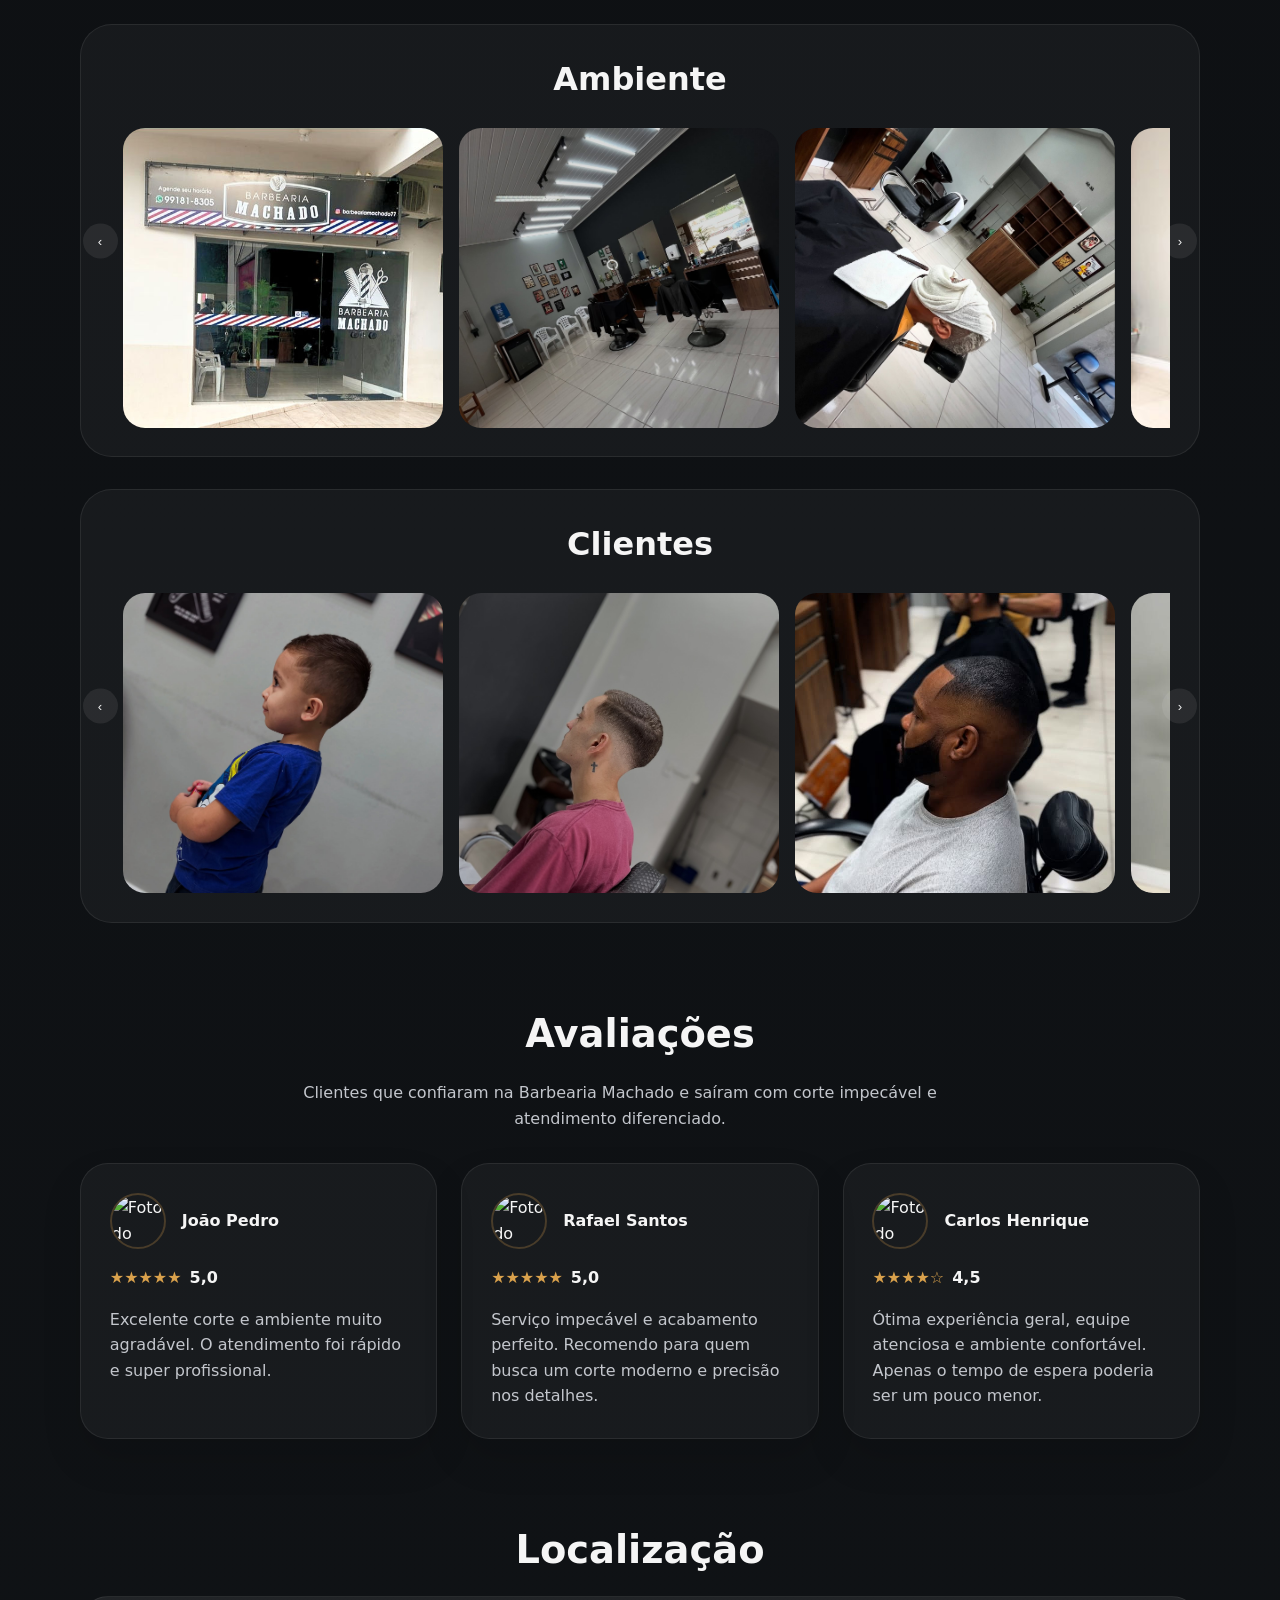
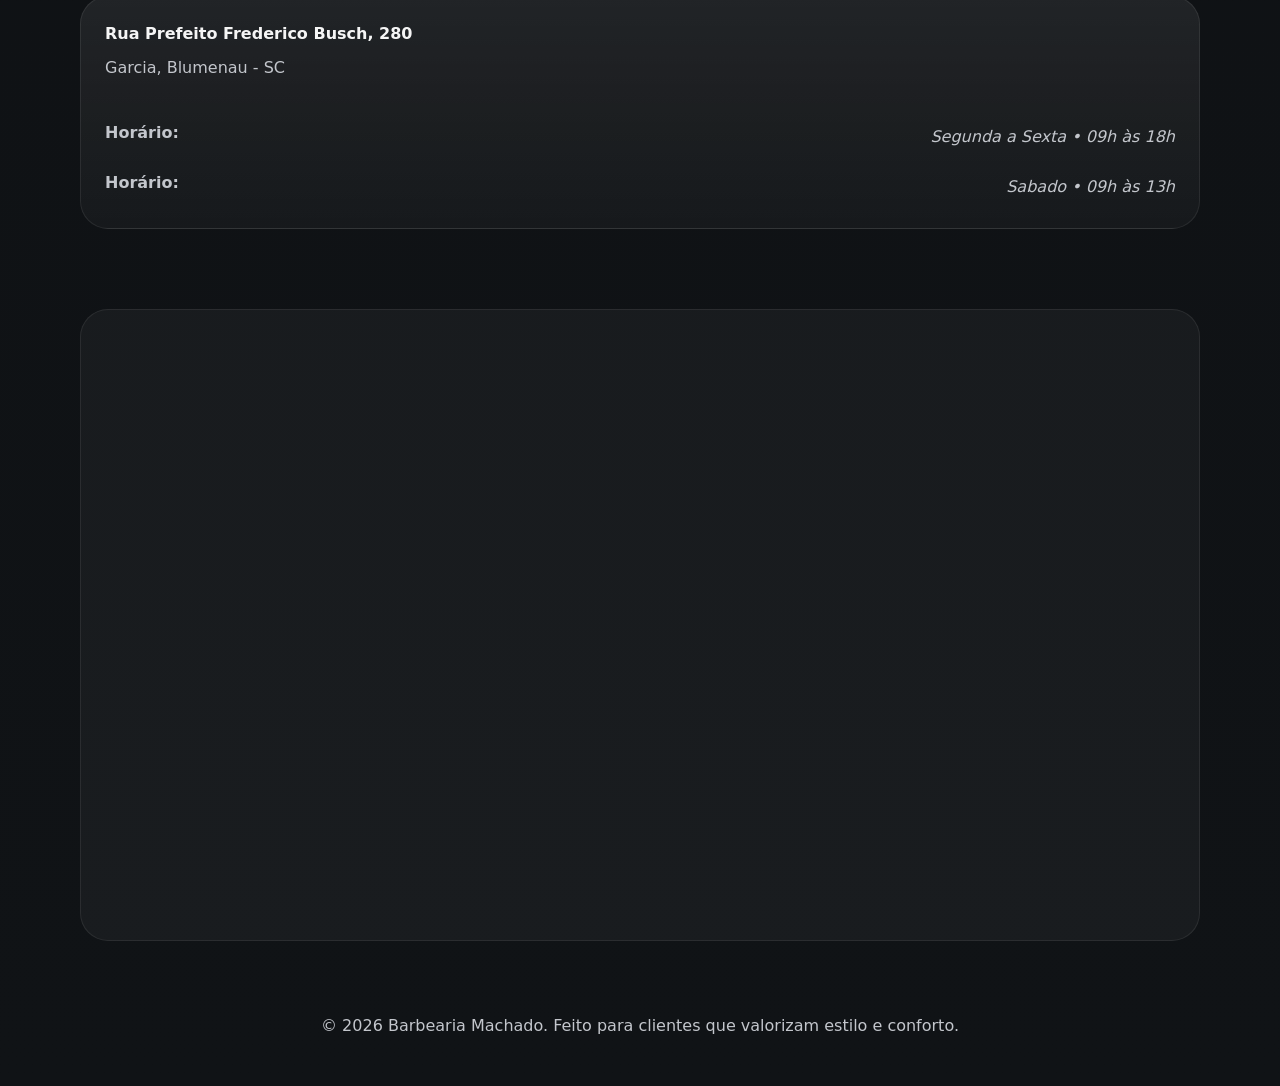
==== commit 3e11662f: "Inclusão de imagem ambiente3" ====
--- a/index.html
+++ b/index.html
@@ -76,6 +76,7 @@
               <img src="assets/frente.jpg" alt="Frente da barbearia" />
               <img src="assets/Ambiente1.jpg" alt="Ambiente de espera e recepção" />
               <img src="assets/Ambiente2.jpg" alt="Ambiente interno da barbearia" />
+              <img src="assets/Ambiente3.jpg" alt="Ambiente interno da barbearia" />
             </div>
             <button class="gallery-prev" type="button" aria-label="Anterior">‹</button>
             <button class="gallery-next" type="button" aria-label="Próximo">›</button>
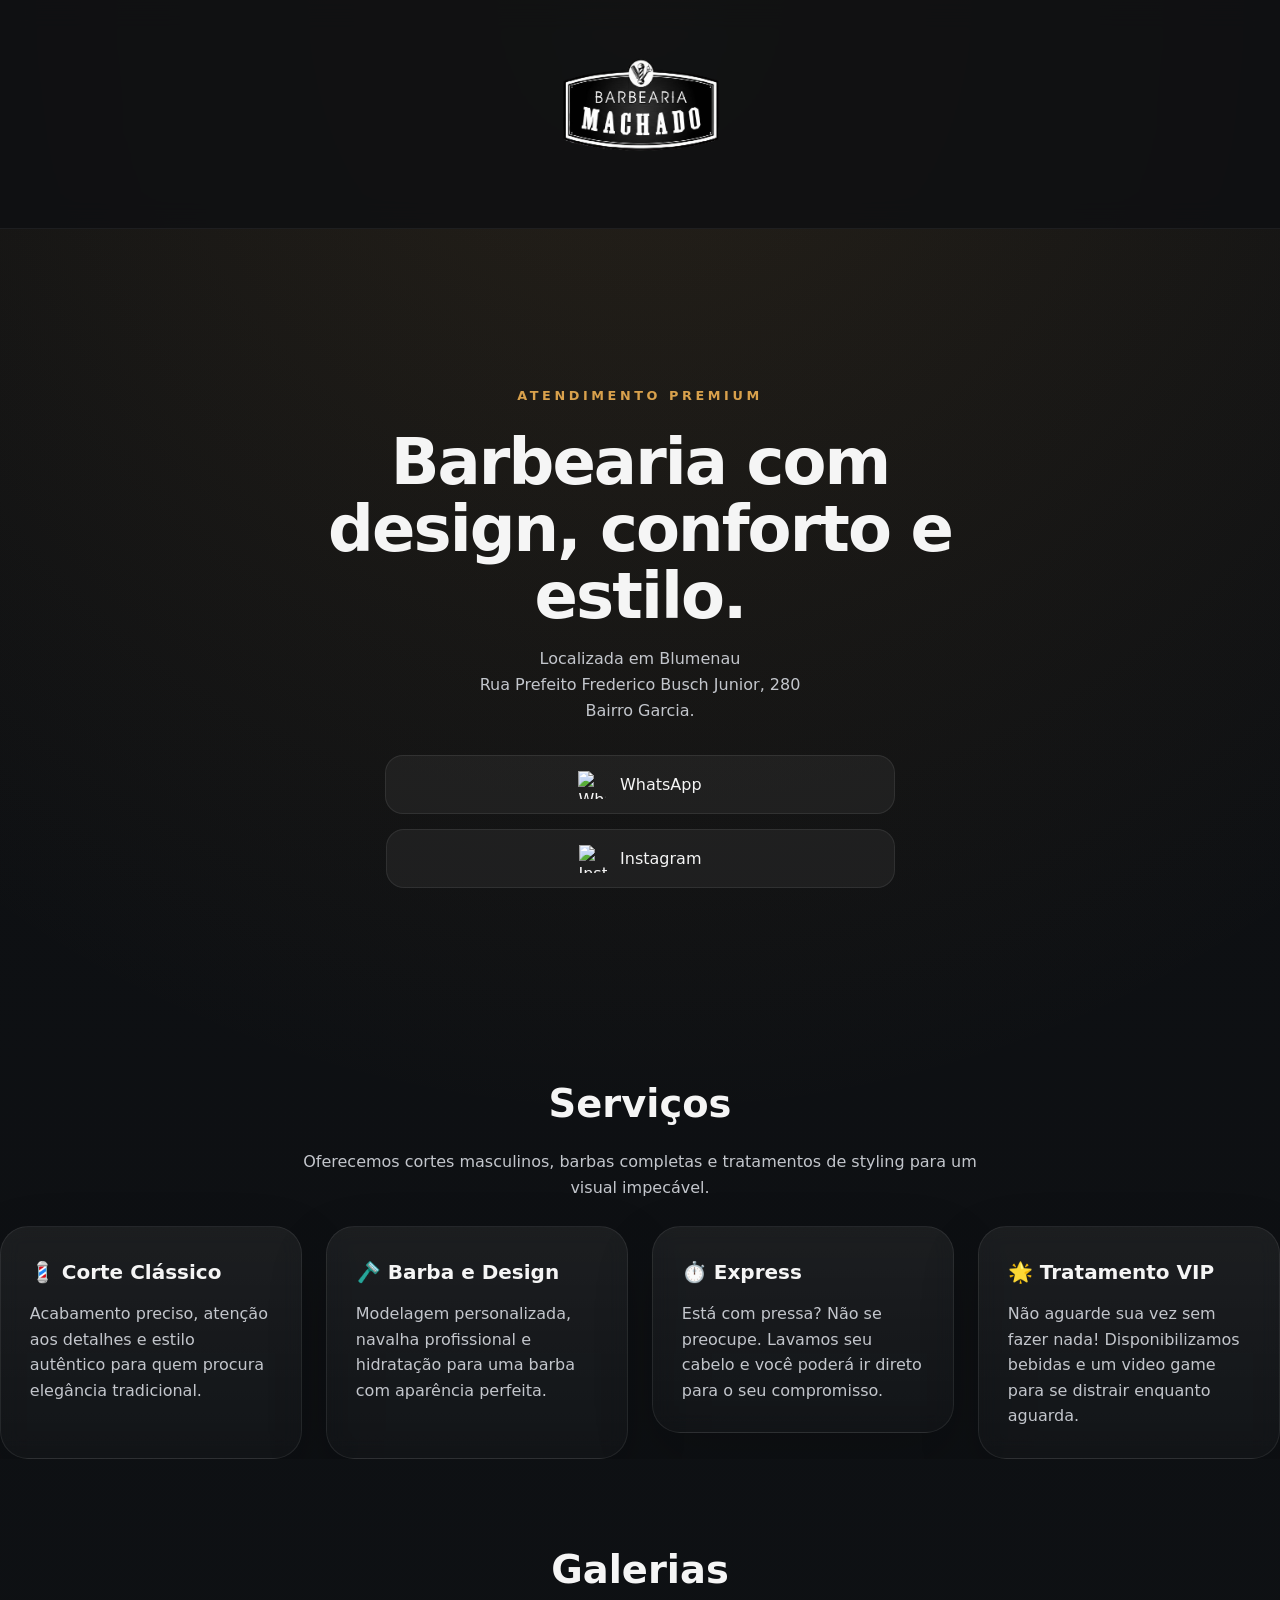
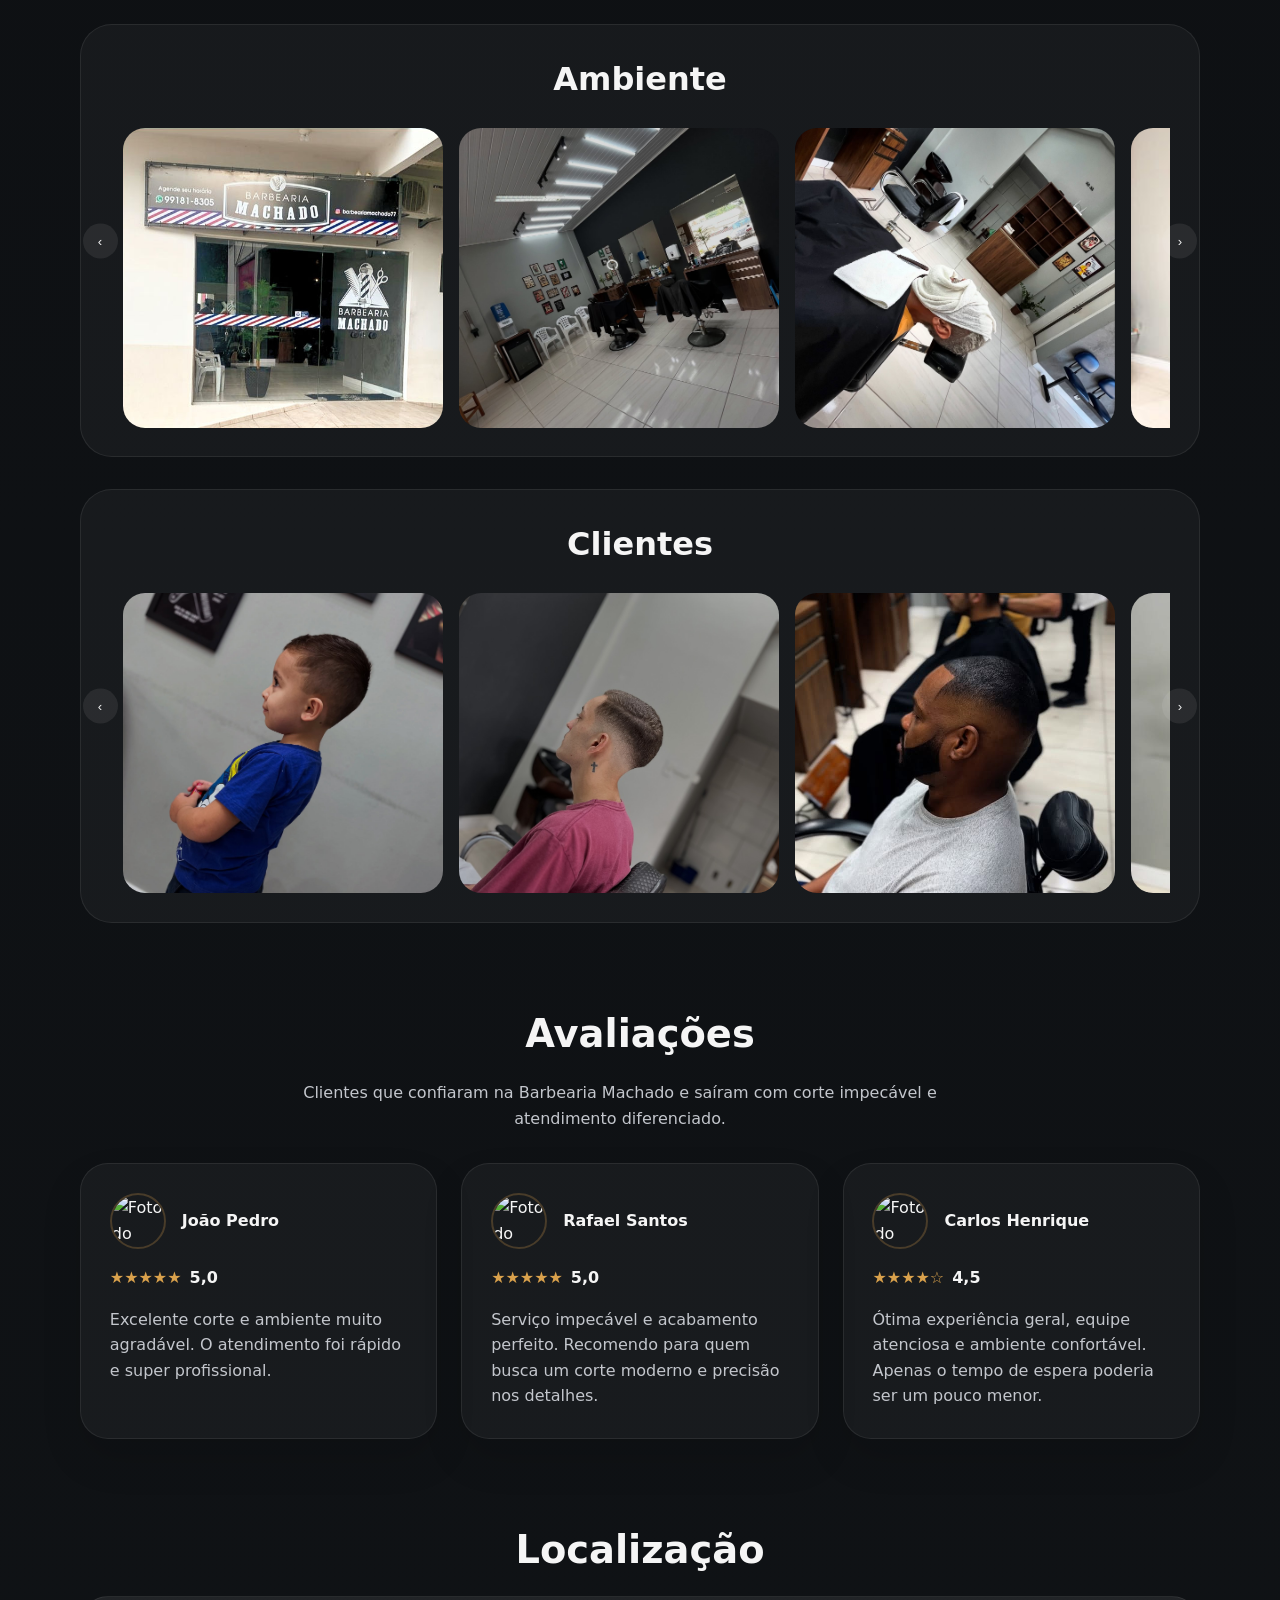
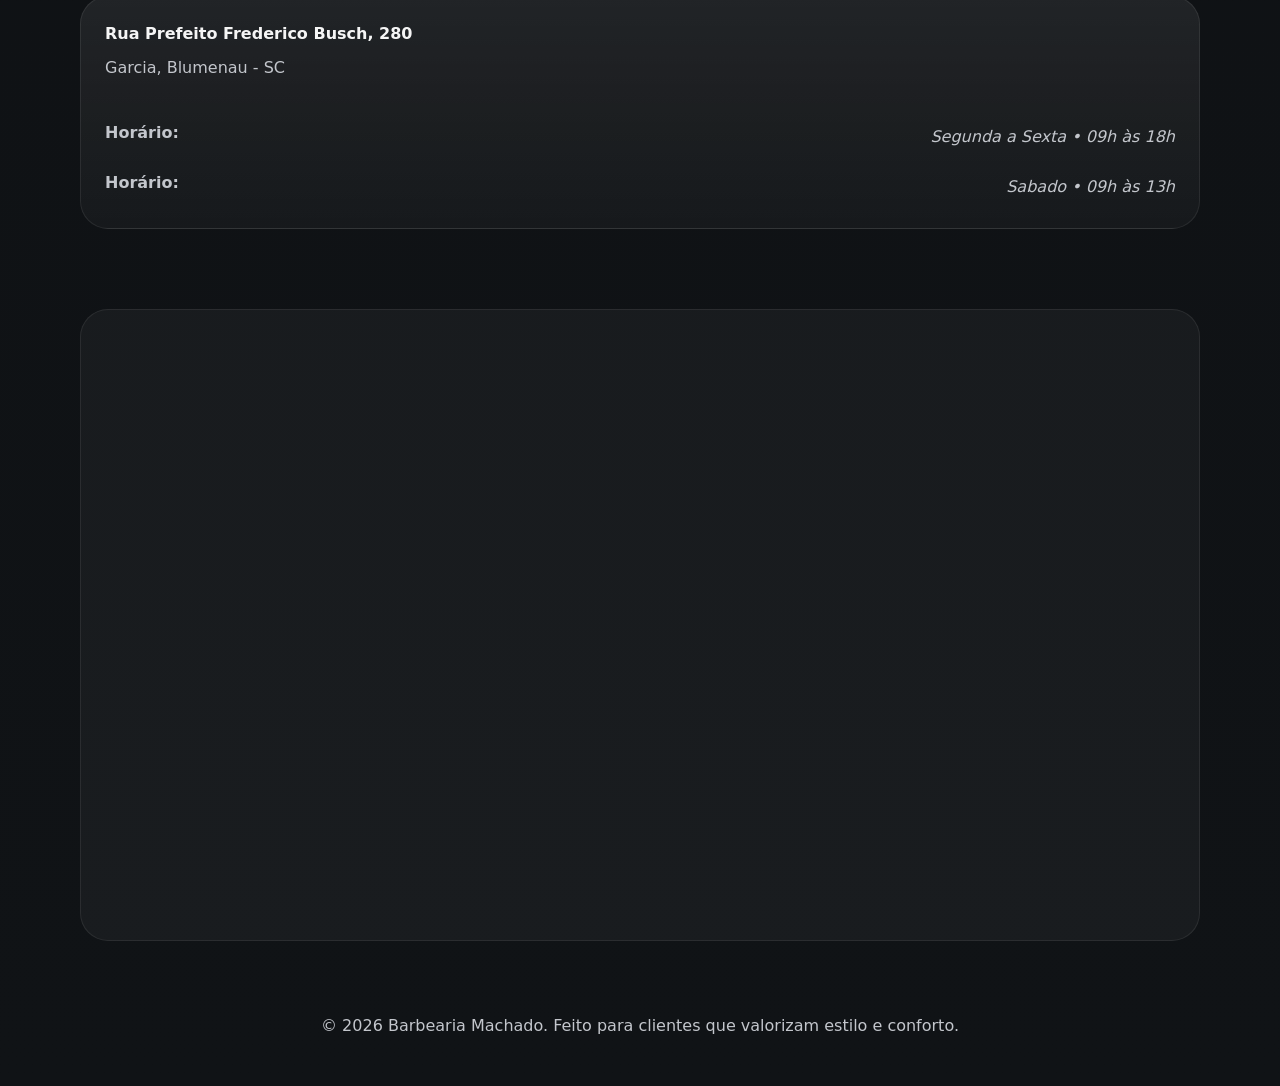
==== commit 2a4bb5b0: "Ajuste nas caixas de serviços" ====
--- a/index.html
+++ b/index.html
@@ -46,11 +46,11 @@
         <div class="services-scroll">
           <article class="card">
             <h3>💈 Corte Clássico</h3>
-            <p>Acabamento preciso, atenção aos detalhes e estilo autêntico para quem procura elegância tradicional.</p>
+            <p>Acabamento preciso, atenção aos detalhes e estilo autêntico para quem procura elegância tradicional. <br> <br> </p>
           </article>
           <article class="card">
             <h3>🪒 Barba e Design</h3>
-            <p>Modelagem personalizada, navalha profissional e hidratação para uma barba com aparência perfeita.</p>
+            <p>Modelagem personalizada, navalha profissional e hidratação para uma barba com aparência perfeita. <br> <br> </p>
           </article>
           <article class="card">
             <h3>⏱️ Express</h3>
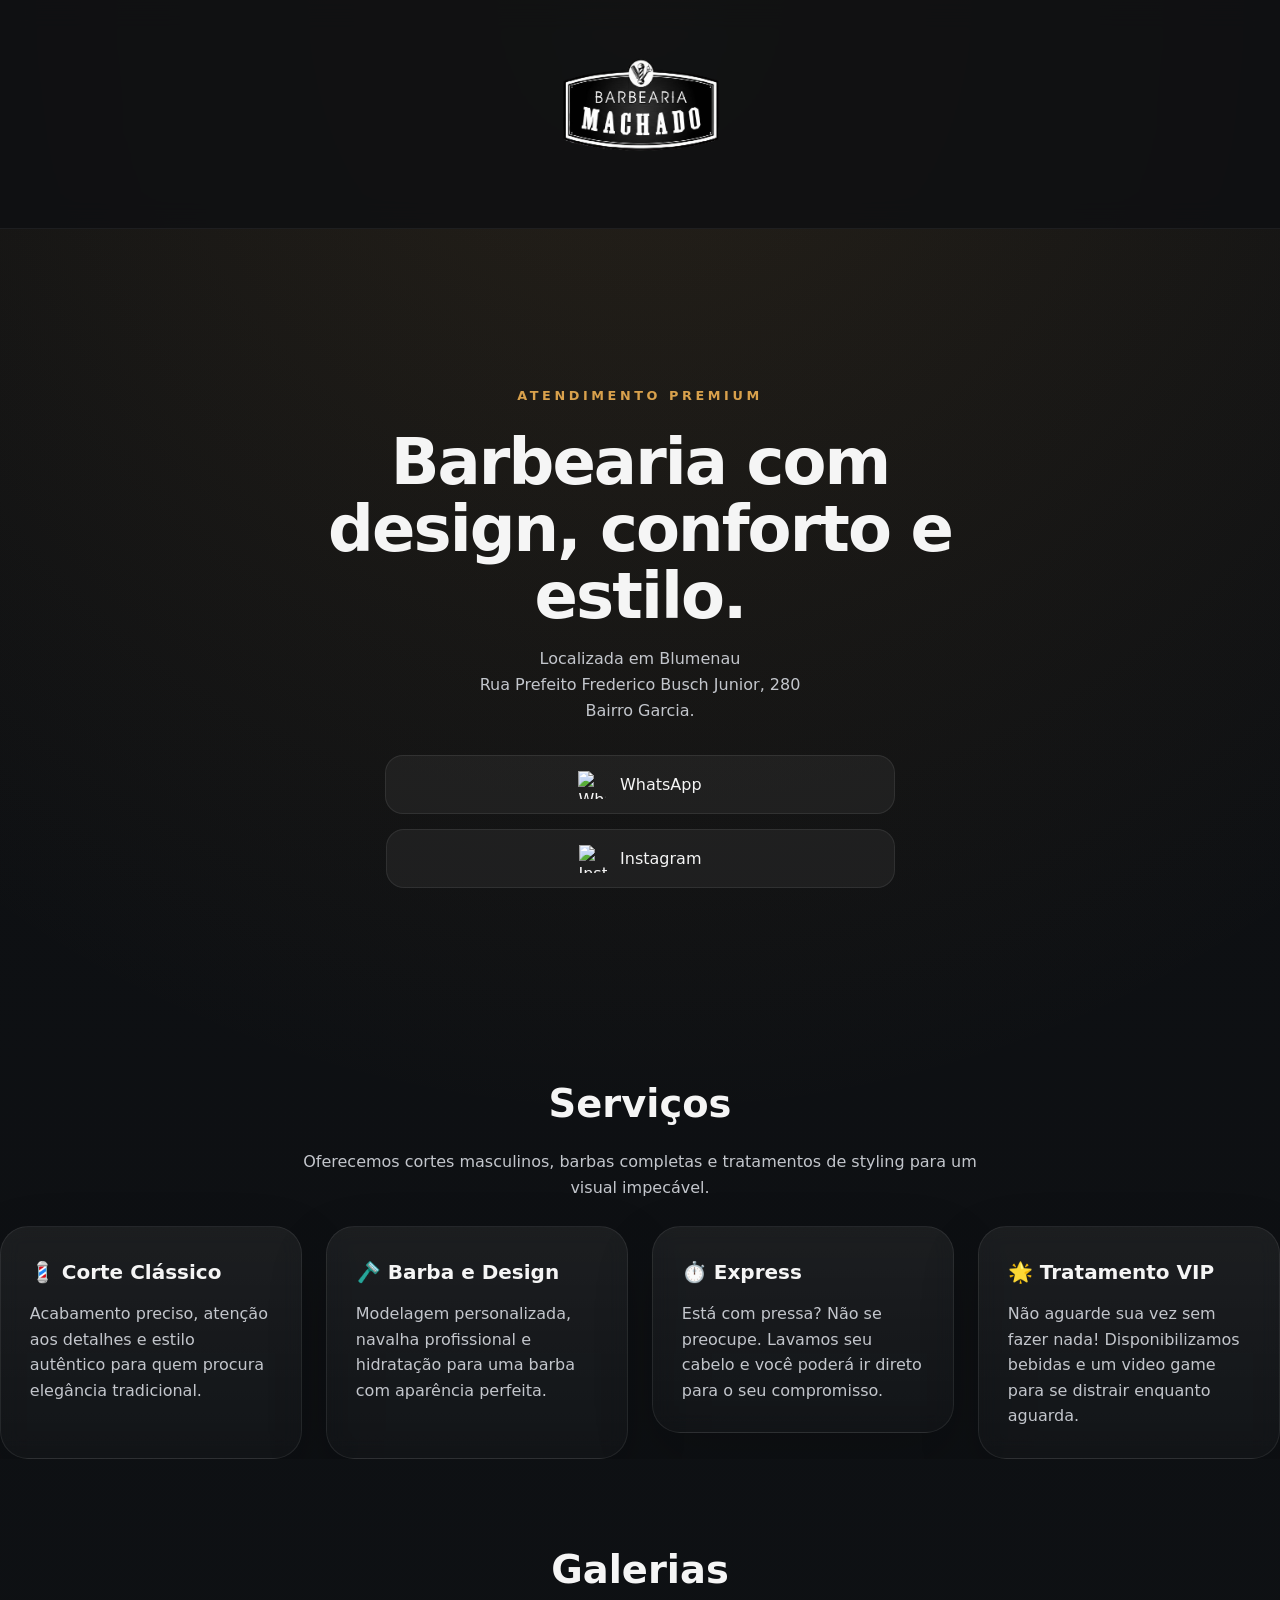
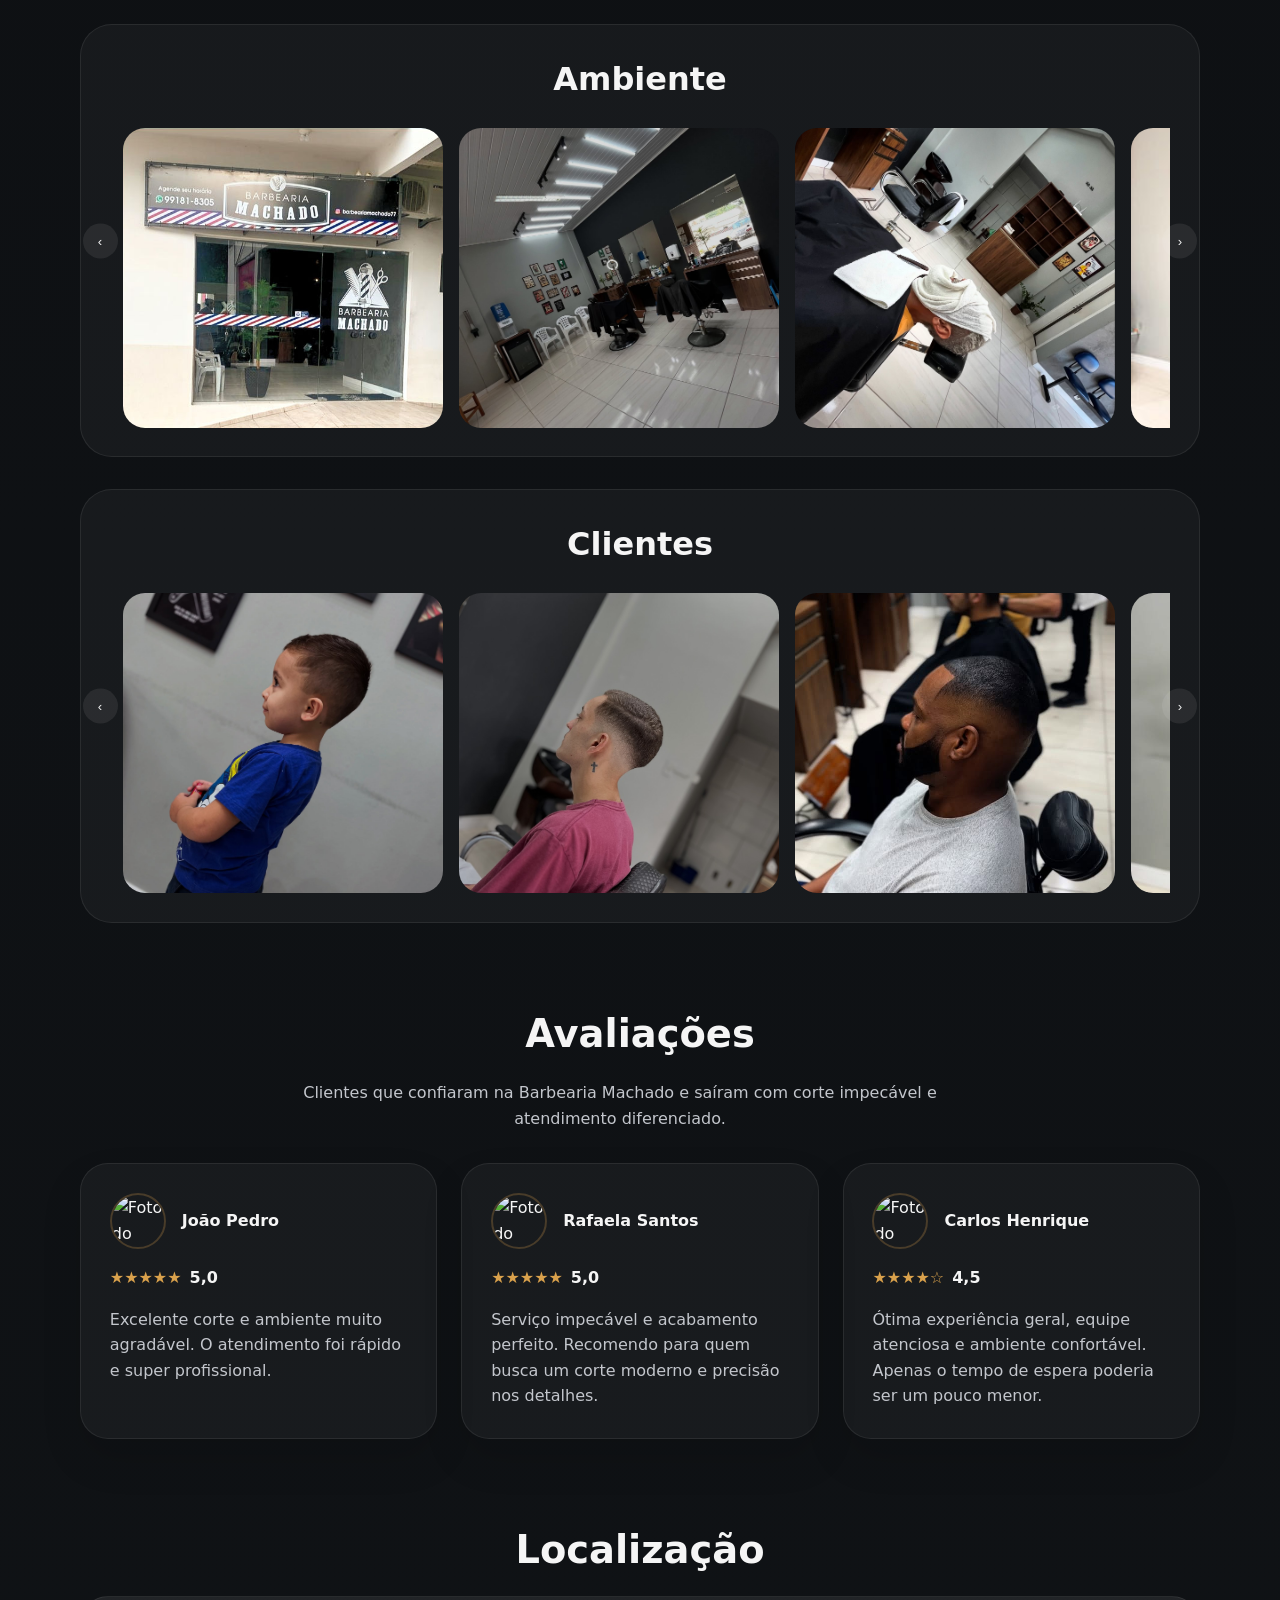
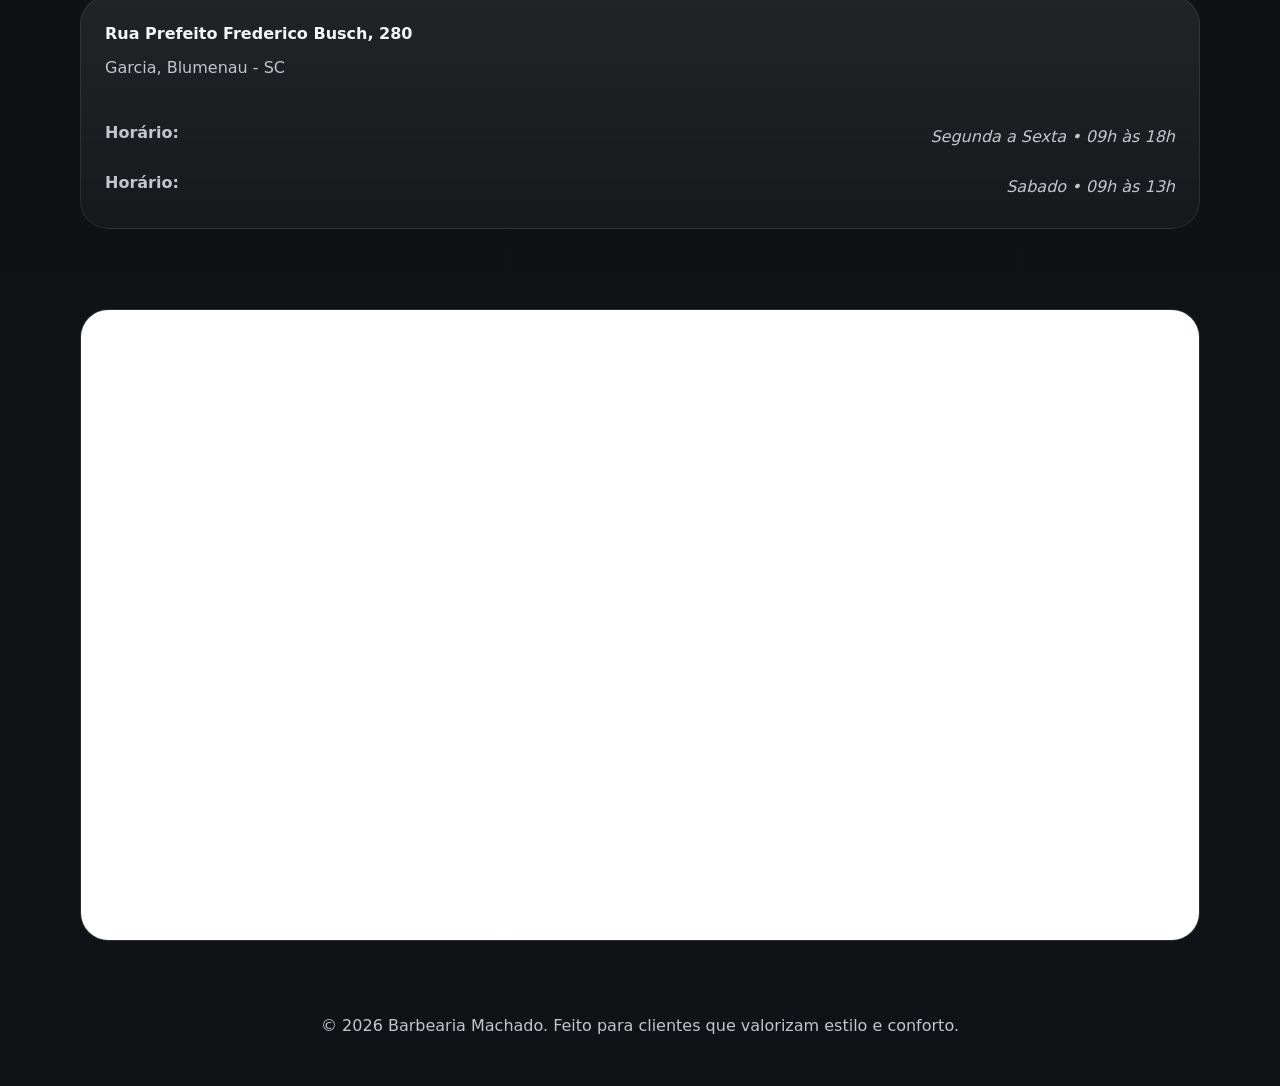
==== commit 409db9ed: "Ajuste em nome de avaliação "rafaela"" ====
--- a/index.html
+++ b/index.html
@@ -125,7 +125,7 @@
             <div class="review-card-header">
               <img class="review-avatar" src="https://images.unsplash.com/photo-1544005313-94ddf0286df2?auto=format&fit=crop&w=200&q=80" alt="Foto do cliente Rafael" />
               <div>
-                <strong>Rafael Santos</strong>
+                <strong>Rafaela Santos</strong>
               </div>
             </div>
             <div class="review-stars">★★★★★ <strong>5,0</strong></div>
@@ -165,12 +165,7 @@
     <section class="section" id="contato">
       <div class="container">
         <div class="map-frame">
-          <iframe
-            src="https://www.google.com/maps/embed?pb=!1m18!1m12!1m3!1d3557.170023467118!2d-49.058415523771984!3d-26.929823876637005!2m3!1f0!2f0!3f0!3m2!1i1024!2i768!4f13.1!3m3!1m2!1s0x94df188e7acb9107%3A0xdd7c7dcc5ef74925!2sR.%20Pref.%20Frederico%20Busch%20J%C3%BAnior%2C%20280%20-%20Garcia%2C%20Blumenau%20-%20SC%2C%2089020-400!5e0!3m2!1spt-BR!2sbr!4v1781099398771!5m2!1spt-BR!2sbr"
-            allowfullscreen=""
-            loading="lazy"
-            referrerpolicy="no-referrer-when-downgrade"
-          ></iframe>
+          <iframe src="https://www.google.com/maps/embed?pb=!1m18!1m12!1m3!1d3557.170174303574!2d-49.05841552365936!3d-26.92981909392038!2m3!1f0!2f0!3f0!3m2!1i1024!2i768!4f13.1!3m3!1m2!1s0x94df188e7acb9107%3A0xdd7c7dcc5ef74925!2sR.%20Pref.%20Frederico%20Busch%20J%C3%BAnior%2C%20280%20-%20Garcia%2C%20Blumenau%20-%20SC%2C%2089020-400!5e0!3m2!1spt-BR!2sbr!4v1781281047654!5m2!1spt-BR!2sbr" width="600" height="450" style="border:0;" allowfullscreen="" loading="lazy" referrerpolicy="no-referrer-when-downgrade"></iframe>
         </div>
       </div>
     </section>
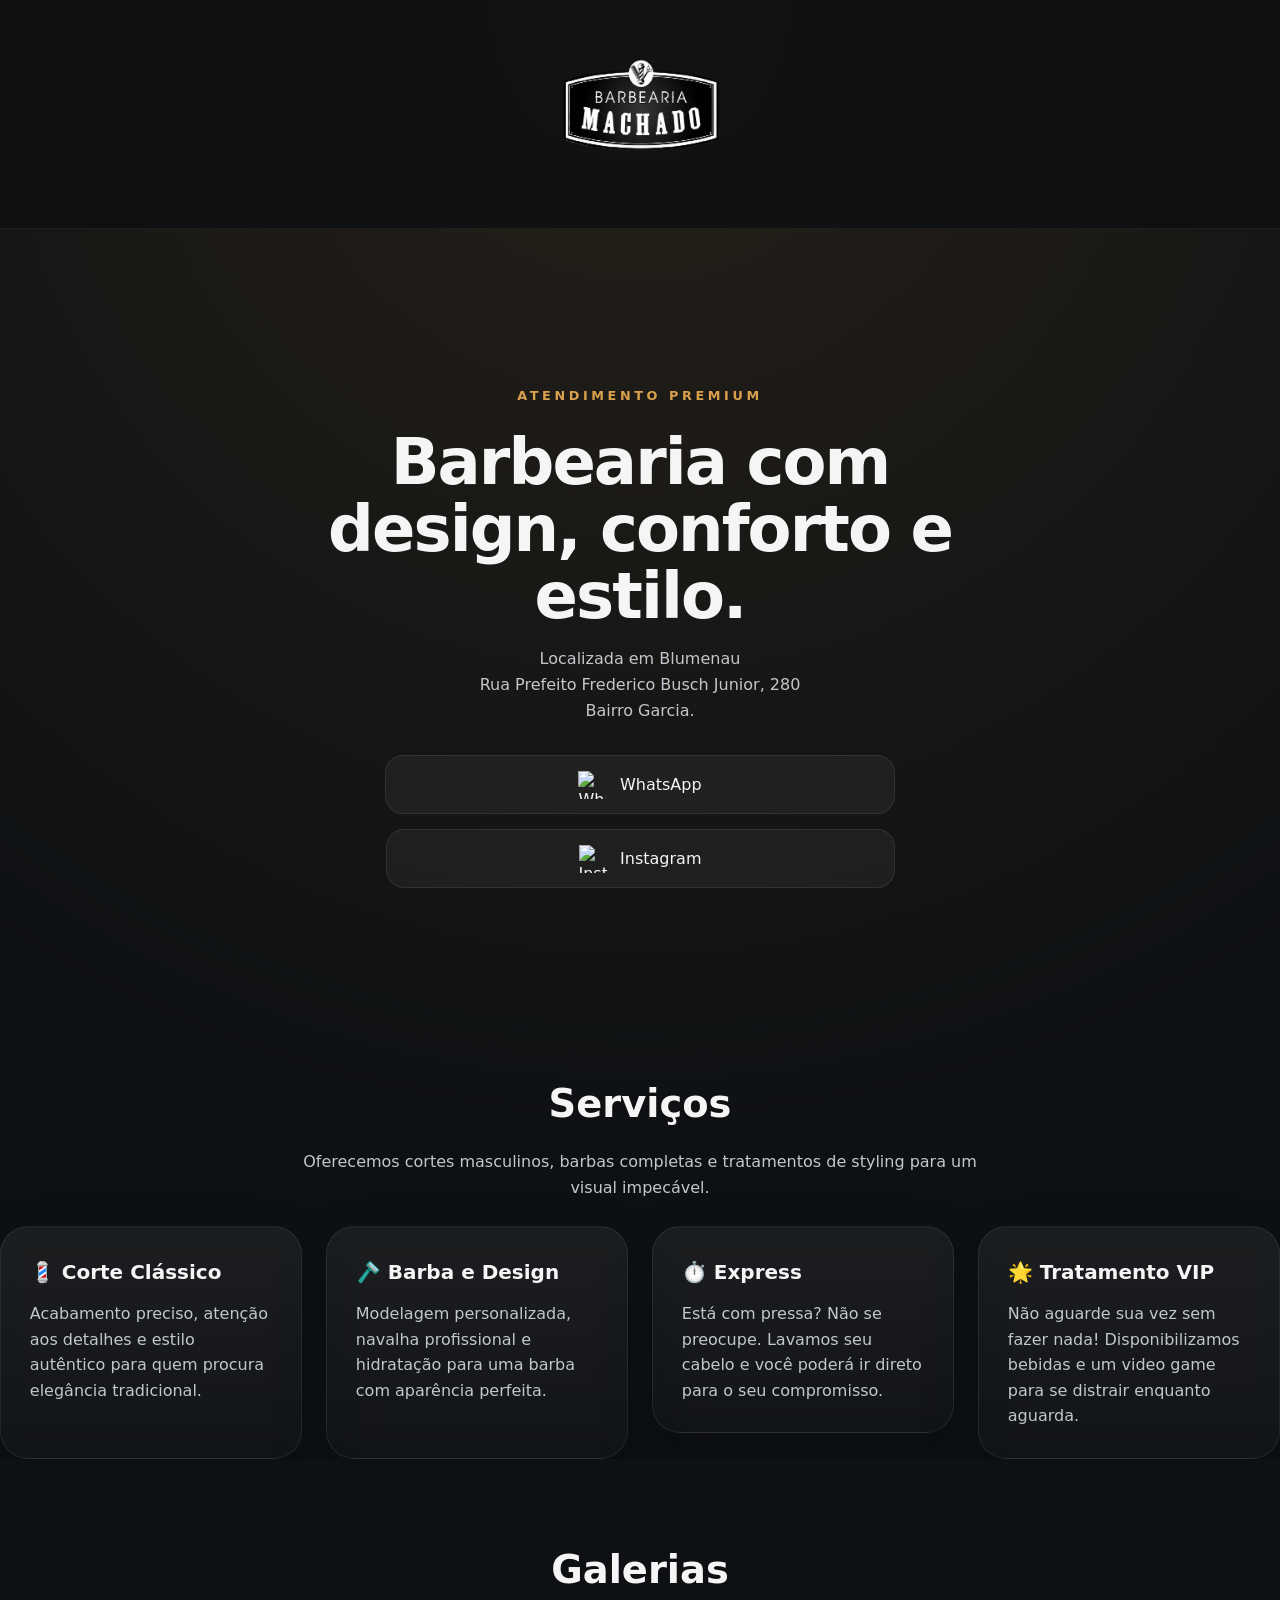
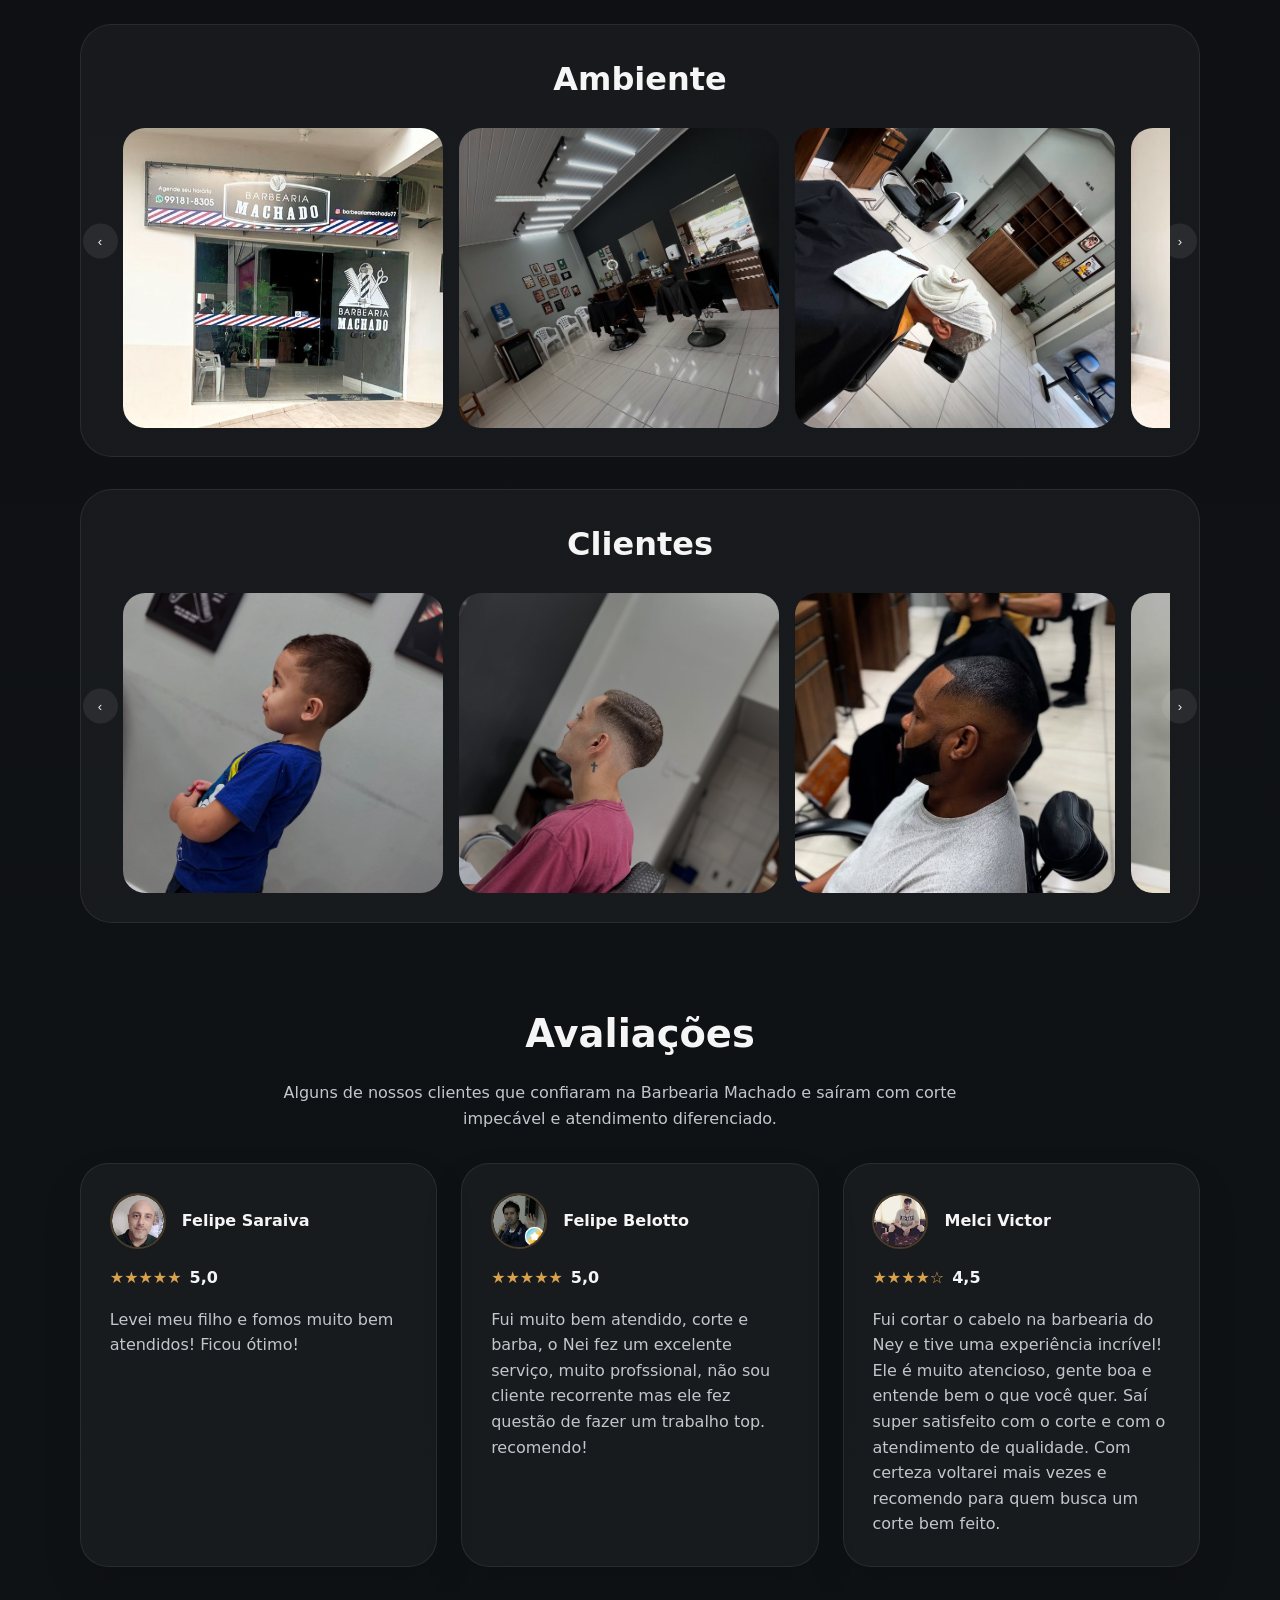
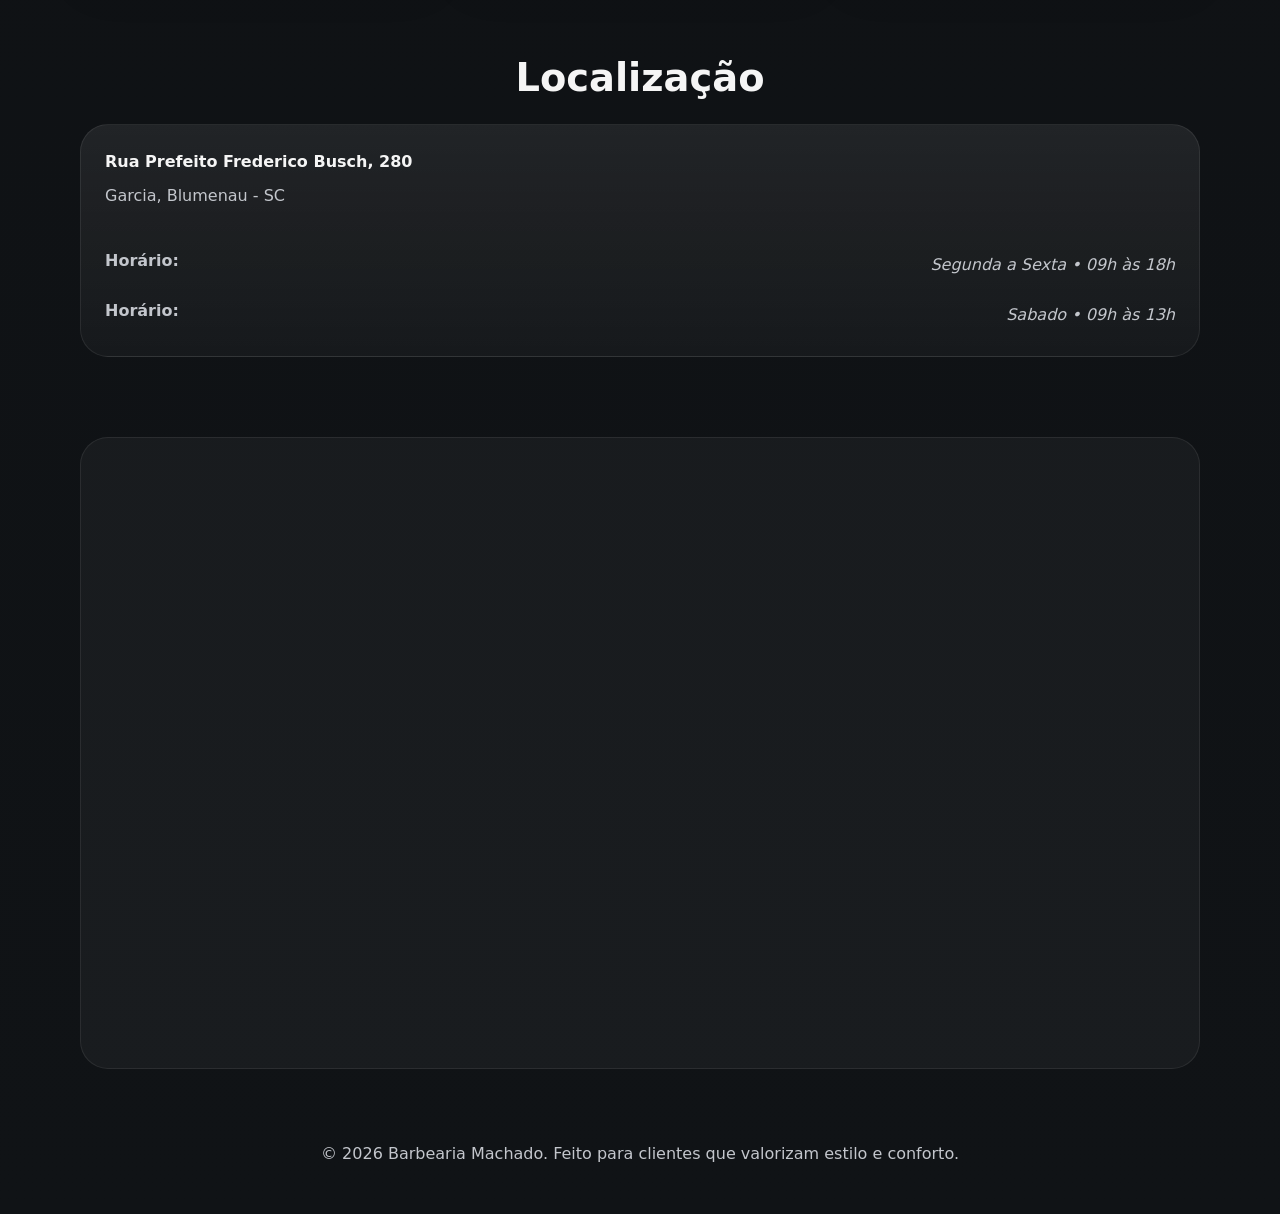
==== commit 235f3691: "Ajuste em avaliações - agora são avaliações reais do google" ====
--- a/index.html
+++ b/index.html
@@ -107,40 +107,40 @@
       <div class="container">
         <div class="reviews-header">
           <h2>Avaliações</h2>
-          <p>Clientes que confiaram na Barbearia Machado e saíram com corte impecável e atendimento diferenciado.</p>
+          <p>Alguns de nossos clientes que confiaram na Barbearia Machado e saíram com corte impecável e atendimento diferenciado.</p>
         </div>
         <div class="reviews-grid">
           <article class="review-card">
             <div class="review-card-header">
-              <img class="review-avatar" src="https://images.unsplash.com/photo-1506794778202-cad84cf45f1d?auto=format&fit=crop&w=200&q=80" alt="Foto do cliente João" />
+              <img class="review-avatar" src="./assets/felipe1.png" alt="Foto do cliente João" />
               <div>
-                <strong>João Pedro</strong>              
+                <strong>Felipe Saraiva</strong>              
               </div>
             </div>
             <div class="review-stars">★★★★★ <strong>5,0</strong></div>
-            <p>Excelente corte e ambiente muito agradável. O atendimento foi rápido e super profissional.</p>
+            <p>Levei meu filho e fomos muito bem atendidos! Ficou ótimo!</p>
           </article>
 
           <article class="review-card">
             <div class="review-card-header">
-              <img class="review-avatar" src="https://images.unsplash.com/photo-1544005313-94ddf0286df2?auto=format&fit=crop&w=200&q=80" alt="Foto do cliente Rafael" />
+              <img class="review-avatar" src="./assets/felipe2.png" alt="Foto do cliente Felipe Belotto" />
               <div>
-                <strong>Rafaela Santos</strong>
+                <strong>Felipe Belotto</strong>
               </div>
             </div>
             <div class="review-stars">★★★★★ <strong>5,0</strong></div>
-            <p>Serviço impecável e acabamento perfeito. Recomendo para quem busca um corte moderno e precisão nos detalhes.</p>
+            <p>Fui muito bem atendido, corte e barba, o Nei fez um excelente serviço, muito profssional, não sou cliente recorrente mas ele fez questão de fazer um trabalho top. recomendo!</p>
           </article>
 
           <article class="review-card">
             <div class="review-card-header">
-              <img class="review-avatar" src="https://images.unsplash.com/photo-1517841905240-472988babdf9?auto=format&fit=crop&w=200&q=80" alt="Foto do cliente Carlos" />
+              <img class="review-avatar" src="./assets/melci.png" alt="Foto do cliente Melci" />
               <div>
-                <strong>Carlos Henrique</strong>
+                <strong>Melci Victor</strong>
               </div>
             </div>
             <div class="review-stars">★★★★☆ <strong>4,5</strong></div>
-            <p>Ótima experiência geral, equipe atenciosa e ambiente confortável. Apenas o tempo de espera poderia ser um pouco menor.</p>
+            <p>Fui cortar o cabelo na barbearia do Ney e tive uma experiência incrível! Ele é muito atencioso, gente boa e entende bem o que você quer. Saí super satisfeito com o corte e com o atendimento de qualidade. Com certeza voltarei mais vezes e recomendo para quem busca um corte bem feito.</p>
           </article>
         </div>
       </div>
